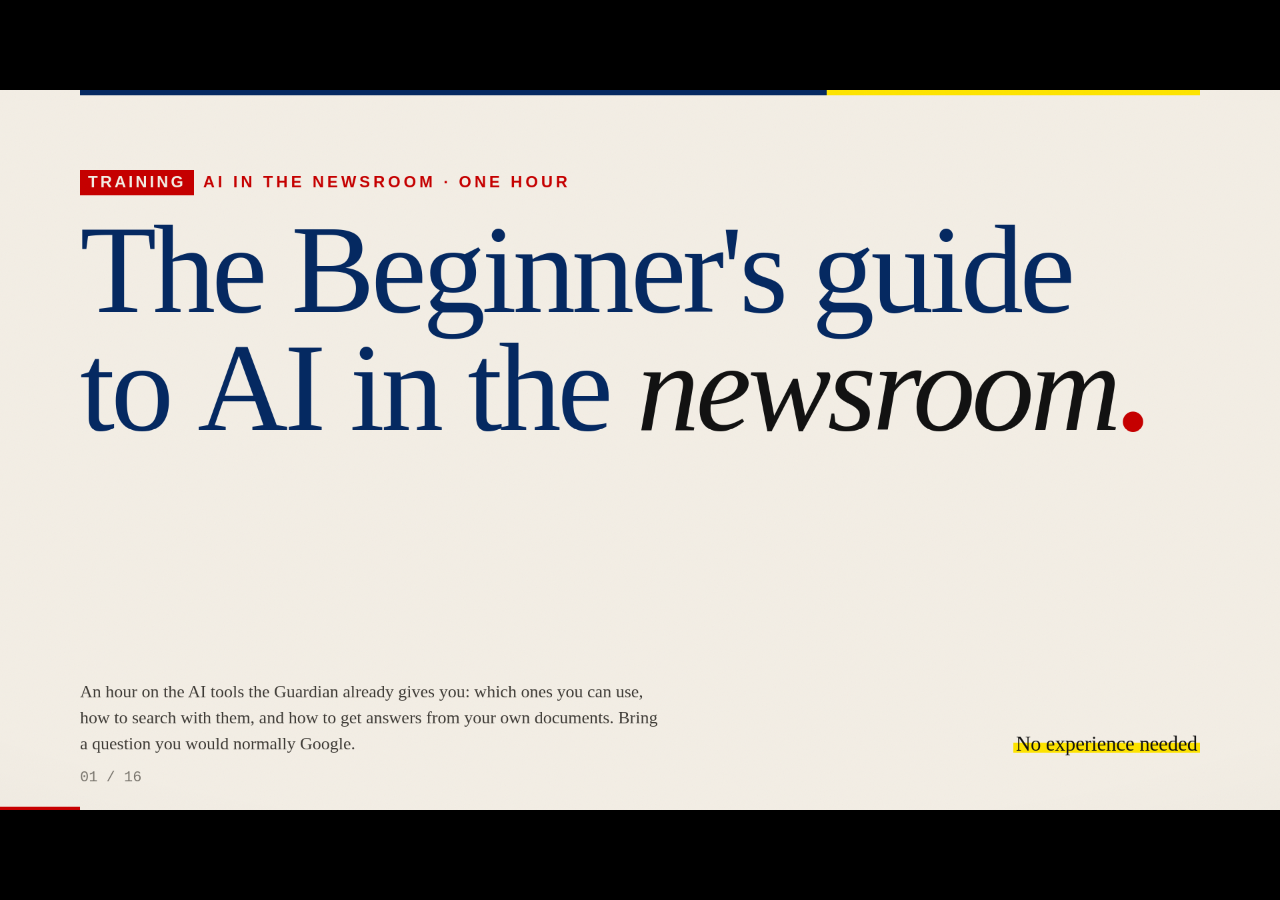
==== deck/index.html @ c304c0a5 "Start the Beginner's guide deck A one-hour session deck on the Guardian deck kit, in deck/: cover, r" ====
<!DOCTYPE html><html lang="en-GB"><head>
<meta charset="UTF-8">
<meta name="viewport" content="width=device-width, initial-scale=1">
<title>The Beginner's guide to AI in the newsroom</title>
<link rel="preconnect" href="https://assets.guim.co.uk" crossorigin>
<link rel="stylesheet" href="styles.css">
</head>
<body>

<!-- ================================================================
     THE BEGINNER'S GUIDE TO AI IN THE NEWSROOM
     A one-hour session: 45 minutes of content, 15 of questions.
     Built from the Guardian deck template, second edition, with the
     vibecoding workshop's components. House rules in CLAUDE.md.

     Driven by hand. Nothing advances itself. Every prompt card copies
     on click (prompt-copy.js), so the prompts you type live come off
     the slide.

     Part three, Gemini Notebook, is an opener only for now.
     ================================================================ -->

<deck-stage width="1920" height="1080">

  <!-- ============================================================
       01 — Cover
       ============================================================ -->
  <section class="slide cover" data-label="Cover">
    <div class="rule-band"></div>

    <div>
      <p class="kicker" data-fx="rise" style="--d:80ms"><span class="group-tag">Training</span>AI in the newsroom · One hour</p>
      <h1 class="wordmark" data-split data-split-base="300" data-split-step="60">The Beginner's guide<br>to AI in the <em>newsroom<span class="q-mark">.</span></em></h1>
    </div>

    <div class="cover-meta-row">
      <p class="cover-framing" data-fx="rise" style="--d:900ms">An hour on the AI tools the Guardian already gives you: which ones you can use, how to search with them, and how to get answers from your own documents. Bring a question you would normally Google.</p>
      <div class="cover-stat-block" data-fx="rise" style="--d:1020ms">
        <p class="cover-note-wrap"><span class="cover-note">No experience needed</span></p>
      </div>
    </div>

    <div class="slide-foot">
      <span class="wm">The Beginner's guide to AI in the newsroom</span>
      <span class="num">01 / NN</span>
    </div>
  </section>

  <!-- ============================================================
       02 — The session
       ============================================================ -->
  <section class="slide case" data-label="The session">
    <div class="rule-band"></div>

    <p class="kicker" data-fx="rise" style="--d:60ms">The session</p>
    <h2 class="slide-title" data-split>Forty-five minutes, then <em>questions</em>.</h2>

    <div class="slide-body">
      <p class="case-lede" data-fx="rise" style="--d:220ms"><strong>The rules first, because they are short. Then most of the hour on the tools themselves.</strong></p>

      <ol class="runsheet">
        <li data-fx="rise" style="--d:300ms">
          <span class="rs-part">Part one</span>
          <span class="rs-time">5 minutes</span>
          <span class="rs-what">The tools you can use, and why it matters which</span>
        </li>
        <li data-fx="rise" style="--d:370ms">
          <span class="rs-part">Part two</span>
          <span class="rs-time">15 minutes</span>
          <span class="rs-what">Searching with AI: four ways to ask a question</span>
        </li>
        <li data-fx="rise" style="--d:440ms">
          <span class="rs-part">Part three</span>
          <span class="rs-time"><mark>25 minutes</mark></span>
          <span class="rs-what">Gemini Notebook: answers from your own documents</span>
        </li>
        <li data-fx="rise" style="--d:510ms">
          <span class="rs-part">Questions</span>
          <span class="rs-time">15 minutes</span>
          <span class="rs-what">Anything you like</span>
        </li>
      </ol>
    </div>

    <div class="slide-foot">
      <span class="wm">The Beginner's guide to AI in the newsroom</span>
      <span class="num">02 / NN</span>
    </div>
  </section>

  <!-- ============================================================
       03 — Part one opener
       ============================================================ -->
  <section class="slide ink section-opener" data-label="Part one">
    <div class="rule-band"></div>
    <span class="chapter-ghost" aria-hidden="true" data-fx="ghost" style="--d:150ms">01</span>

    <div class="chapter-num" data-fx="rise" style="--d:100ms">Part one</div>
    <h1 data-split data-split-base="260" data-split-step="50">The tools you can <em>use.</em></h1>
    <p class="section-dek" data-fx="rise" style="--d:780ms">The Guardian already pays for these, and your work stays inside its agreements. That is not true of the free tools on your phone.</p>

    <div class="slide-foot">
      <span class="wm">The Beginner's guide to AI in the newsroom</span>
      <span class="num">03 / NN</span>
    </div>
  </section>

  <!-- ============================================================
       04 — Three kinds of tool
       ============================================================ -->
  <section class="slide" data-label="Three kinds of tool">
    <div class="rule-band"></div>

    <p class="kicker" data-fx="rise" style="--d:60ms">Part one · What you have</p>
    <h2 class="slide-title" data-split>Three kinds of <em>tool</em>.</h2>
    <p class="slide-subtitle" data-fx="rise" style="--d:240ms">Plus Google Search and YouTube, which anyone can use. Fine for public material, and nothing more.</p>

    <div class="slide-body">
      <div class="aims">
        <div class="aim" data-fx="rise" style="--d:320ms">
          <span class="aim-num">01</span>
          <h3>Inside Google Workspace</h3>
          <p>Gmail, Drive, Docs, Sheets, Meet and Chat, with Gemini built in. Look for the star icon, top right. Same account, same privacy as the app itself.</p>
        </div>
        <div class="aim" data-fx="rise" style="--d:440ms">
          <span class="aim-num">02</span>
          <h3>General AI tools</h3>
          <p>The Gemini app, Gemini Notebook and Gemini in Chrome, all under the Guardian’s Google agreement. ChatGPT Enterprise too, if you are on the list.</p>
        </div>
        <div class="aim" data-fx="rise" style="--d:560ms">
          <span class="aim-num">03</span>
          <h3>Built by the Guardian</h3>
          <p>Ask the Guardian, House, Guardian Angles and our own transcription tools. Where one of these does the job, use it.</p>
        </div>
      </div>
    </div>

    <div class="slide-foot">
      <span class="wm">The Beginner's guide to AI in the newsroom</span>
      <span class="num">04 / NN</span>
    </div>
  </section>

  <!-- ============================================================
       05 — Use the Guardian's account
       ============================================================ -->
  <section class="slide" data-label="The Guardian's account">
    <div class="rule-band"></div>

    <p class="kicker" data-fx="rise" style="--d:60ms">Part one · Why it matters</p>
    <h2 class="slide-title" data-split>Use the Guardian’s <em>account</em>.</h2>
    <p class="slide-subtitle" data-fx="rise" style="--d:220ms">Workspace runs under the Guardian’s agreement with Google, amended to cover Gemini. Your content is not used for training outside the Guardian’s domain, and your conversations are not reviewed outside it.</p>

    <div class="slide-body">
      <div class="duo">
        <div class="duo-side" data-fx="rise" style="--d:340ms">
          <p class="duo-tag">Never</p>
          <h3>A free or personal account</h3>
          <p class="duo-body">Free Claude, personal ChatGPT, Gemini on your own Google account. They sit outside the Guardian’s agreements, and what you paste in may be kept and used for training.</p>
        </div>
        <div class="duo-divider" data-fx="bar-v" style="--d:260ms"></div>
        <div class="duo-side" data-fx="rise" style="--d:500ms">
          <p class="duo-tag">Always</p>
          <h3>Your Guardian account</h3>
          <p class="duo-body">Gemini signed in with your Guardian email. Check the account in the top corner before you paste anything in.</p>
        </div>
      </div>
    </div>

    <div class="slide-foot">
      <span class="wm">The Beginner's guide to AI in the newsroom</span>
      <span class="num">05 / NN</span>
    </div>
  </section>

  <!-- ============================================================
       06 — Four more things
       ============================================================ -->
  <section class="slide slide--rules" data-label="Four more things">
    <div class="rule-band"></div>

    <p class="kicker" data-fx="rise" style="--d:60ms">Part one · The rest of the rules</p>
    <h2 class="slide-title" data-split>Four more things to <em>know</em>.</h2>

    <div class="slide-body">
      <ul class="rules-list">
        <li class="rule-row" data-fx="rise" style="--d:200ms">
          <span class="rule-tag">Rule 01</span>
          <div>
            <h3>No Gemini icon? Do the training</h3>
            <p>Gemini appears once you have done the AI Essentials training and read the GenAI acceptable use policy.</p>
          </div>
        </li>
        <li class="rule-row" data-fx="rise" style="--d:320ms">
          <span class="rule-tag">Rule 02</span>
          <div>
            <h3>If it can’t go in Drive, it can’t go in AI</h3>
            <p>A confidential source or a sensitive document stays out of AI tools, for the same reasons it stays out of email.</p>
          </div>
        </li>
        <li class="rule-row" data-fx="rise" style="--d:440ms">
          <span class="rule-tag">Rule 03</span>
          <div>
            <h3>Take care with people</h3>
            <p>Don’t use AI to form opinions about individuals, or to make decisions about them without the data privacy team. Know where your information came from.</p>
          </div>
        </li>
        <li class="rule-row" data-fx="rise" style="--d:560ms">
          <span class="rule-tag">Rule 04</span>
          <div>
            <h3>New tools need approval</h3>
            <p>Want something that isn’t here? You need budget, then Tech Council approval, before it touches Guardian material.</p>
          </div>
        </li>
      </ul>
    </div>

    <div class="slide-foot">
      <span class="wm">The Beginner's guide to AI in the newsroom</span>
      <span class="num">06 / NN</span>
    </div>
  </section>

  <!-- ============================================================
       07 — Part two opener
       ============================================================ -->
  <section class="slide ink section-opener" data-label="Part two">
    <div class="rule-band"></div>
    <span class="chapter-ghost" aria-hidden="true" data-fx="ghost" style="--d:150ms">02</span>

    <div class="chapter-num" data-fx="rise" style="--d:100ms">Part two</div>
    <h1 data-split data-split-base="260" data-split-step="50">Searching with <em>AI.</em></h1>
    <p class="section-dek" data-fx="rise" style="--d:780ms">Four ways to ask a question. Which one you pick depends on what you start with: a question, a web page or a video.</p>

    <div class="slide-foot">
      <span class="wm">The Beginner's guide to AI in the newsroom</span>
      <span class="num">07 / NN</span>
    </div>
  </section>

  <!-- ============================================================
       08 — Which one when
       ============================================================ -->
  <section class="slide slide--framework" data-label="Which one when">
    <div class="rule-band"></div>

    <p class="kicker" data-fx="rise" style="--d:60ms">Part two · Which one when</p>
    <h2 class="slide-title" data-split>Start from what you <em>have</em>.</h2>

    <div class="slide-body">
      <div class="framework">
        <div class="fw-row" data-fx="rise" style="--d:200ms">
          <div class="fw-what">
            <h3><span class="fw-num">01</span>AI Overviews</h3>
            <p>A quick question you would Google anyway. The answer sits at the top of the results.</p>
          </div>
          <div class="example-bubble" data-fx="spring-up" style="--d:500ms"><p>"What is a section 114 notice?"</p></div>
        </div>
        <div class="fw-row" data-fx="rise" style="--d:330ms">
          <div class="fw-what">
            <h3><span class="fw-num">02</span>AI Mode</h3>
            <p>A question with several parts, and follow-ups. A conversation, not a list of links.</p>
          </div>
          <div class="example-bubble" data-fx="spring-up" style="--d:630ms"><p>"Which councils have issued one since 2018, and why?"</p></div>
        </div>
        <div class="fw-row" data-fx="rise" style="--d:460ms">
          <div class="fw-what">
            <h3><span class="fw-num">03</span>Gemini in Chrome</h3>
            <p>A question about the web page you are reading, or the tabs you have open.</p>
          </div>
          <div class="example-bubble" data-fx="spring-up" style="--d:760ms"><p>"Compare the eligibility rules on these three gov.uk pages."</p></div>
        </div>
        <div class="fw-row" data-fx="rise" style="--d:590ms">
          <div class="fw-what">
            <h3><span class="fw-num">04</span>Gemini in YouTube</h3>
            <p>A question about a long video: what it covers, and where something is said.</p>
          </div>
          <div class="example-bubble" data-fx="spring-up" style="--d:890ms"><p>"When does the minister talk about prisons?"</p></div>
        </div>
      </div>
    </div>

    <div class="slide-foot">
      <span class="wm">The Beginner's guide to AI in the newsroom</span>
      <span class="num">08 / NN</span>
    </div>
  </section>

  <!-- ============================================================
       09 — AI Overviews
       ============================================================ -->
  <section class="slide slide--prompt" data-label="AI Overviews">
    <div class="rule-band"></div>

    <div class="slide-body">
      <div class="isw-frame" data-fx="photo" style="--d:180ms">
        <div class="frame-chrome" aria-hidden="true"><i></i><i></i><i></i></div>
        <img class="isw-img" src="data:image/svg+xml,%3Csvg xmlns='http://www.w3.org/2000/svg' width='800' height='560'%3E%3Crect width='100%25' height='100%25' fill='%23DCD2BF'/%3E%3Ctext x='400' y='290' text-anchor='middle' font-family='Helvetica,Arial,sans-serif' font-size='28' fill='%237a766e'%3EScreenshot to come: an AI Overview on a results page%3C/text%3E%3C/svg%3E" alt="An AI Overview at the top of a Google results page.">
      </div>

      <div class="prompt-col">
        <p class="kicker" data-fx="rise" style="--d:80ms">Part two · 01 · AI Overviews</p>
        <h2 class="slide-title" data-split data-split-base="160">The answer above the <em>links</em>.</h2>
        <p class="slide-subtitle" data-fx="rise" style="--d:340ms">When you search Google, an AI-written summary often appears at the top. That is an AI Overview: good for getting your bearings on a term, a date or a name. You can search with a picture too, using the camera icon in the search box.</p>
        <div class="prompt-box" data-copy data-fx="rise" style="--d:460ms">
          <div class="prompt-head">
            <p class="prompt-label">Type into Google</p>
            <div class="frame-chrome" aria-hidden="true"><i></i><i></i><i></i></div>
          </div>
          <div class="prompt-body">
            <p class="prompt-text"><span class="typed" data-type-delay="1100">What is a section 114 notice?</span><span class="caret"></span></p>
          </div>
        </div>
      </div>
    </div>

    <div class="slide-foot">
      <span class="wm">The Beginner's guide to AI in the newsroom</span>
      <span class="num">09 / NN</span>
    </div>
  </section>

  <!-- ============================================================
       10 — How reliable are AI Overviews
       Figures from the AI working group deck ("True enough?").
       Neutral: the figures and their caveats, no verdict.
       ============================================================ -->
  <section class="slide slide--appendix" data-label="How reliable">
    <div class="rule-band"></div>

    <p class="kicker" data-fx="rise" style="--d:60ms">Part two · How far to trust it</p>
    <h2 class="slide-title" data-split>How reliable are AI <em>Overviews</em>?</h2>

    <div class="slide-body">
      <div class="ax-pair">
        <article class="ax-card" data-fx="rise" style="--d:200ms">
          <p class="ax-card-eyebrow">Right on hard factual questions</p>
          <p class="ax-card-figure" data-count="91" data-count-suffix="%" data-count-delay="500" data-count-dur="900">91%</p>
          <p class="ax-card-body">An independent test of 4,326 questions for the New York Times. Google disputes the test set.</p>
        </article>
        <article class="ax-card" data-fx="rise" style="--d:320ms">
          <p class="ax-card-eyebrow">Of those right answers, not fully backed by their sources</p>
          <p class="ax-card-figure" data-count="56" data-count-suffix="%" data-count-delay="620" data-count-dur="900">56%</p>
          <p class="ax-card-body">The answer was right, but the pages it linked to did not fully show it.</p>
        </article>
      </div>

      <h3 class="ax-frictions-head" data-fx="rise" style="--d:480ms">So use it to get your <em>bearings</em>.</h3>

      <ul class="ax-frictions">
        <li data-fx="rise" style="--d:600ms">
          <div>
            <strong>Fine for orientation</strong>
            <span>A term, a date, a name: things you would check anyway.</span>
          </div>
        </li>
        <li data-fx="rise" style="--d:700ms">
          <div>
            <strong>Not a source</strong>
            <span>Click through to the page it cites before you use anything.</span>
          </div>
        </li>
        <li data-fx="rise" style="--d:800ms">
          <div>
            <strong>Weakest where it matters</strong>
            <span>A Guardian investigation in January 2026 found health overviews giving advice the opposite of expert guidance.</span>
          </div>
        </li>
      </ul>

      <p class="ax-source" data-fx="fade" style="--d:950ms">Oumi for the New York Times, October 2025 and February 2026. A second study, from Washington University in St Louis in May 2026 and not yet peer reviewed, found 89% of 98,000 claims matched the pages cited. The Guardian, 2 January 2026.</p>
    </div>

    <div class="slide-foot">
      <span class="wm">The Beginner's guide to AI in the newsroom</span>
      <span class="num">10 / NN</span>
    </div>
  </section>

  <!-- ============================================================
       11 — AI Mode
       ============================================================ -->
  <section class="slide slide--prompt-solo slide--spread" data-label="AI Mode">
    <div class="rule-band"></div>

    <p class="kicker" data-fx="rise" style="--d:60ms">Part two · 02 · AI Mode</p>
    <h2 class="slide-title" data-split>Ask the whole <em>question</em>.</h2>
    <p class="slide-subtitle" data-fx="rise" style="--d:240ms">AI Mode is a separate tab on Google that answers in a conversation instead of a list of links. Find it on the results page, or go to google.com/aimode. It can read a PDF or a photo you upload, too.</p>

    <div class="slide-body">
      <div class="prompt-box" data-copy data-fx="rise" style="--d:400ms">
        <div class="prompt-head">
          <p class="prompt-label">Try this in AI Mode</p>
          <div class="frame-chrome" aria-hidden="true"><i></i><i></i><i></i></div>
        </div>
        <div class="prompt-body">
          <p class="prompt-text">Which English councils have issued section 114 notices <span class="pin">since 2018, and what reasons did each give?</span> Put it in a table <span class="pin-2">with a link to the source for each one.</span></p>
        </div>
      </div>

      <ol class="annot" data-fx="rise" style="--d:560ms">
        <li>
          <p class="annot-bit">"since 2018, and what reasons did each give?"</p>
          <p class="annot-why"><strong>Ask every part in one go.</strong> AI Mode runs many searches at once, so a question you would have split into five searches becomes one.</p>
        </li>
        <li>
          <p class="annot-bit">"with a link to the source for each one"</p>
          <p class="annot-why"><strong>Ask for the sources and you can check every line.</strong> Then follow up in the same box. It remembers the conversation.</p>
        </li>
      </ol>
    </div>

    <div class="slide-foot">
      <span class="wm">The Beginner's guide to AI in the newsroom</span>
      <span class="num">11 / NN</span>
    </div>
  </section>

  <!-- ============================================================
       12 — Gemini in Chrome
       ============================================================ -->
  <section class="slide slide--choice" data-label="Gemini in Chrome">
    <div class="rule-band"></div>

    <p class="kicker" data-fx="rise" style="--d:60ms">Part two · 03 · Gemini in Chrome</p>
    <h2 class="slide-title" data-split>Ask the page you’re <em>on</em>.</h2>
    <p class="slide-subtitle" data-fx="rise" style="--d:260ms">Gemini in Chrome sits in your browser. It can read the page in front of you, or several open tabs at once, so you don’t have to copy anything out.</p>

    <div class="slide-body">
      <div class="ai-choice">
        <article class="choice-card" data-fx="rise" style="--d:320ms">
          <span class="choice-num">01</span>
          <h3>Open the page</h3>
          <p>In Chrome, signed in with your Guardian account. If the site needs a login, log in first.</p>
        </article>
        <article class="choice-card" data-fx="rise" style="--d:440ms">
          <span class="choice-num">02</span>
          <h3>Click the Gemini icon</h3>
          <p>At the top of Chrome. Or right-click anywhere on the page and choose Ask Gemini.</p>
        </article>
        <article class="choice-card" data-fx="rise" style="--d:560ms">
          <span class="choice-num">03</span>
          <h3>Ask, then check</h3>
          <p>Ask about this page, or name your other tabs. Check the answer against the page itself.</p>
        </article>
      </div>

      <aside class="ai-meta" data-fx="rise" style="--d:820ms">
        <p class="ai-meta-eyebrow">In practice</p>
        <p class="ai-meta-body"><em>Three gov.uk pages open?</em> Ask it to compare the eligibility rules on all three. One answer instead of three careful reads.</p>
      </aside>
    </div>

    <div class="slide-foot">
      <span class="wm">The Beginner's guide to AI in the newsroom</span>
      <span class="num">12 / NN</span>
    </div>
  </section>

  <!-- ============================================================
       13 — Gemini in YouTube
       ============================================================ -->
  <section class="slide slide--ql" data-label="Gemini in YouTube">
    <div class="rule-band"></div>

    <p class="kicker" data-fx="rise" style="--d:60ms">Part two · 04 · Gemini in YouTube</p>
    <h2 class="slide-title" data-split>Ask a video a <em>question</em>.</h2>

    <div class="slide-body">
      <div class="ql-frame" data-fx="photo" style="--d:200ms">
        <img class="ql-img" src="data:image/svg+xml,%3Csvg xmlns='http://www.w3.org/2000/svg' width='800' height='560'%3E%3Crect width='100%25' height='100%25' fill='%23DCD2BF'/%3E%3Ctext x='400' y='290' text-anchor='middle' font-family='Helvetica,Arial,sans-serif' font-size='28' fill='%237a766e'%3EScreenshot to come: the Ask button under a YouTube video%3C/text%3E%3C/svg%3E" alt="The Ask button under a YouTube video.">
      </div>
      <div class="ql-points">
        <div class="ql-point" data-fx="rise" style="--d:480ms">
          <span class="point-num">01</span>
          <h3>What does it cover?</h3>
          <p>Click Ask under the video and ask for a summary with timestamps. You know in a minute whether a two-hour hearing is worth watching.</p>
        </div>
        <div class="ql-point" data-fx="rise" style="--d:620ms">
          <span class="point-num">02</span>
          <h3>Where is it said?</h3>
          <p>Ask when the minister talks about prisons. Click the timestamp and listen to the exact words before you quote them.</p>
        </div>
        <div class="ql-point" data-fx="rise" style="--d:760ms">
          <span class="point-num">03</span>
          <h3>No Ask button?</h3>
          <p>It shows on some videos and not others. Paste the link into the Gemini app and ask there instead.</p>
        </div>
      </div>
    </div>

    <div class="slide-foot">
      <span class="wm">The Beginner's guide to AI in the newsroom</span>
      <span class="num">13 / NN</span>
    </div>
  </section>

  <!-- ============================================================
       14 — Check everything
       ============================================================ -->
  <section class="slide ink slide--research" data-label="Check everything">
    <div class="rule-band"></div>

    <p class="research-eyebrow" data-fx="rise" style="--d:80ms">One rule for all four</p>
    <p class="research-quote" data-split data-split-base="220" data-split-step="26"><span class="research-mark no-split" data-fx="fade" style="--d:120ms">“</span>Treat every answer as a lead, not a fact, and <em>click through</em> before you use it.</p>
    <p class="research-sub" data-fx="rise" style="--d:1300ms">Quotes against the recording · figures against the document · everything else against the page it came from</p>

    <div class="slide-foot">
      <span class="wm">The Beginner's guide to AI in the newsroom</span>
      <span class="num">14 / NN</span>
    </div>
  </section>

  <!-- ============================================================
       15 — Part three opener. Gemini Notebook: to come.
       ============================================================ -->
  <section class="slide ink section-opener" data-label="Part three">
    <div class="rule-band"></div>
    <span class="chapter-ghost" aria-hidden="true" data-fx="ghost" style="--d:150ms">03</span>

    <div class="chapter-num" data-fx="rise" style="--d:100ms">Part three</div>
    <h1 data-split data-split-base="260" data-split-step="50">Gemini <em>Notebook.</em></h1>
    <p class="section-dek" data-fx="rise" style="--d:780ms">Answers that come only from the documents you give it, with the page for every one.</p>

    <div class="slide-foot">
      <span class="wm">The Beginner's guide to AI in the newsroom</span>
      <span class="num">15 / NN</span>
    </div>
  </section>

  <!-- ============================================================
       16 — Questions
       ============================================================ -->
  <section class="slide ink slide--research slide--thanks" data-label="Questions">
    <div class="rule-band"></div>

    <p class="research-eyebrow" data-fx="rise" style="--d:80ms">That's the 45 minutes</p>
    <p class="research-quote" data-split data-split-base="220" data-split-step="26"><em>Questions?</em></p>
    <p class="research-sub" data-fx="rise" style="--d:900ms">Every prompt in this deck copies when you click it. Take them with you.</p>

    <div class="slide-foot">
      <span class="wm">The Beginner's guide to AI in the newsroom</span>
      <span class="num">16 / NN</span>
    </div>
  </section>

</deck-stage>

<script src="deck-stage.js"></script>
<script src="prompt-copy.js"></script>
<script src="motion.js"></script>
<script src="grid-overlay.js"></script>

</body></html>
---- deck/styles.css ----
/* Advanced AI training — Board and Trust
   "Newsroom dataroom" design system, second edition.
   One source of truth: tokens, materiality, chrome, motion and every
   slide component live here. index.html carries markup only;
   motion.js drives the choreography. */

/* ============================================================
   1 · Fonts — the real Guardian cuts, including true italics.
   (The first edition synthesised its italics; these are the
   drawn ones from the Guardian CDN.)
   ============================================================ */
@font-face {
  font-family: 'GH Guardian Headline';
  src: url('https://assets.guim.co.uk/static/frontend/fonts/guardian-headline/noalts-not-hinted/GHGuardianHeadline-Medium.woff2') format('woff2');
  font-weight: 500; font-style: normal; font-display: swap;
}
@font-face {
  font-family: 'GH Guardian Headline';
  src: url('https://assets.guim.co.uk/static/frontend/fonts/guardian-headline/noalts-not-hinted/GHGuardianHeadline-MediumItalic.woff2') format('woff2');
  font-weight: 500; font-style: italic; font-display: swap;
}
@font-face {
  font-family: 'GH Guardian Headline';
  src: url('https://assets.guim.co.uk/static/frontend/fonts/guardian-headline/noalts-not-hinted/GHGuardianHeadline-Bold.woff2') format('woff2');
  font-weight: 700; font-style: normal; font-display: swap;
}
@font-face {
  font-family: 'GH Guardian Headline';
  src: url('https://assets.guim.co.uk/static/frontend/fonts/guardian-headline/noalts-not-hinted/GHGuardianHeadline-Black.woff2') format('woff2');
  font-weight: 900; font-style: normal; font-display: swap;
}
@font-face {
  font-family: 'GuardianTextEgyptian';
  src: url('https://assets.guim.co.uk/static/frontend/fonts/guardian-textegyptian/noalts-not-hinted/GuardianTextEgyptian-Regular.woff2') format('woff2');
  font-weight: 400; font-style: normal; font-display: swap;
}
@font-face {
  font-family: 'GuardianTextEgyptian';
  src: url('https://assets.guim.co.uk/static/frontend/fonts/guardian-textegyptian/noalts-not-hinted/GuardianTextEgyptian-RegularItalic.woff2') format('woff2');
  font-weight: 400; font-style: italic; font-display: swap;
}
@font-face {
  font-family: 'GuardianTextEgyptian';
  src: url('https://assets.guim.co.uk/static/frontend/fonts/guardian-textegyptian/noalts-not-hinted/GuardianTextEgyptian-Bold.woff2') format('woff2');
  font-weight: 700; font-style: normal; font-display: swap;
}
@font-face {
  font-family: 'GuardianTextSans';
  src: url('https://assets.guim.co.uk/static/frontend/fonts/guardian-textsans/noalts-not-hinted/GuardianTextSans-Regular.woff2') format('woff2');
  font-weight: 400; font-style: normal; font-display: swap;
}
@font-face {
  font-family: 'GuardianTextSans';
  src: url('https://assets.guim.co.uk/static/frontend/fonts/guardian-textsans/noalts-not-hinted/GuardianTextSans-Bold.woff2') format('woff2');
  font-weight: 700; font-style: normal; font-display: swap;
}

/* ============================================================
   2 · Tokens
   ============================================================ */
:root {
  --paper: #F4EFE6;
  --paper-deep: #E8DFD0;
  --paper-bright: #FBF8F1;
  --paper-rule: #D0C4AE;
  --ink: #121212;
  --ink-soft: #3d3a35;
  --ink-mute: #7a766e;
  --guardian-blue: #052962;
  --guardian-blue-soft: #4a6fa5;
  --guardian-yellow: #FFE500;
  --news-red: #C70000;
  --eco-green: #22874d;
  --display: 'GH Guardian Headline', Georgia, 'Times New Roman', serif;
  --body: 'GuardianTextEgyptian', Georgia, 'Times New Roman', serif;
  --ui: 'GuardianTextSans', 'Helvetica Neue', Helvetica, Arial, sans-serif;
  --mono: 'Menlo', 'SF Mono', 'Courier New', monospace;

  /* Müller-Brockmann grid — one source of truth for the 1920×1080
     canvas. The chrome margins, the card gutters and the grid-overlay
     instrument all read these, so content and grid can never drift.
     12 columns inside 120px margins on a 12px baseline; a 24px gutter
     lands a 3-up row exactly on 4 + 4 + 4 columns. */
  --grid-margin: 120px;
  --grid-top: 100px;
  --grid-bottom: 80px;
  --grid-cols: 12;
  --grid-gutter: 24px;
  --grid-baseline: 12px;

  /* Motion */
  --ease-out: cubic-bezier(0.16, 1, 0.3, 1);          /* expo-out: lands softly */
  --ease-in-out: cubic-bezier(0.77, 0, 0.18, 1);      /* bars and draws */
  --spring: cubic-bezier(0.34, 1.4, 0.64, 1);         /* fallback spring */

  /* Light */
  --shadow-card: 0 1px 0 rgba(255,255,255,0.55) inset,
                 0 1px 2px rgba(18,18,18,0.05),
                 0 22px 44px -28px rgba(18,18,18,0.38);
  --shadow-frame: 0 2px 6px rgba(18,18,18,0.08),
                  0 36px 80px -36px rgba(18,18,18,0.45);
  --hairline: rgba(18,18,18,0.08);

  /* Paper-fibre grain (SVG turbulence, tiled) */
  --grain: url("data:image/svg+xml,%3Csvg xmlns='http://www.w3.org/2000/svg' width='280' height='280'%3E%3Cfilter id='n'%3E%3CfeTurbulence type='fractalNoise' baseFrequency='0.85' numOctaves='2' stitchTiles='stitch'/%3E%3C/filter%3E%3Crect width='100%25' height='100%25' filter='url(%23n)'/%3E%3C/svg%3E");
}

/* A real spring where the browser supports linear() easing */
@supports (animation-timing-function: linear(0, 1)) {
  :root {
    --spring: linear(
      0, 0.062 2.5%, 0.226 5.4%, 0.431 8.4%, 0.642 11.5%, 0.811 14.4%,
      0.937 17.3%, 1.027 20.3%, 1.077 23%, 1.1 25.8%, 1.104 28.9%,
      1.084 33.8%, 1.041 41%, 1.011 48.3%, 0.997 55.6%, 0.994 63.5%,
      1 81.1%, 1
    );
  }
}

* { box-sizing: border-box; }

html, body { margin: 0; padding: 0; background: #000; }
body {
  font-family: var(--body);
  color: var(--ink);
  -webkit-font-smoothing: antialiased;
  text-rendering: optimizeLegibility;
}

deck-stage { background: #000; }

/* ============================================================
   3 · Slide frame and materiality
   ============================================================ */
.slide {
  width: 1920px; height: 1080px;
  background: var(--paper);
  color: var(--ink);
  font-family: var(--body);
  padding: var(--grid-top) var(--grid-margin) var(--grid-bottom);
  display: flex;
  flex-direction: column;
  position: relative;
  /* Soft cross-fade between slides; the stage flips visibility */
  transition: opacity 360ms var(--ease-out), visibility 0s linear 360ms;
}
.slide[data-deck-active] {
  transition: opacity 420ms var(--ease-out), visibility 0s linear 0s;
}

/* Press vignette — barely-there depth at the slide edges */
.slide::before {
  content: '';
  position: absolute; inset: 0;
  background: radial-gradient(140% 110% at 50% 38%,
              transparent 58%, rgba(18,18,18,0.055) 100%);
  pointer-events: none;
  z-index: 60;
}
/* Paper-fibre grain over everything, including images */
.slide::after {
  content: '';
  position: absolute; inset: 0;
  background-image: var(--grain);
  background-size: 280px 280px;
  opacity: 0.05;
  mix-blend-mode: multiply;
  pointer-events: none;
  z-index: 61;
}

.slide.ink {
  background: radial-gradient(120% 95% at 28% 18%,
              #1c1c1a 0%, var(--ink) 52%, #0b0b0a 100%);
  color: var(--paper);
}
.slide.ink::before {
  background: radial-gradient(140% 110% at 50% 40%,
              transparent 55%, rgba(0,0,0,0.5) 100%);
}
.slide.ink::after {
  mix-blend-mode: screen;
  opacity: 0.045;
}

/* ============================================================
   4 · Chrome — rule band, kicker, footer, progress
   ============================================================ */
.rule-band {
  position: absolute;
  top: 0; left: var(--grid-margin); right: var(--grid-margin);
  display: grid;
  grid-template-columns: 2fr 1fr;
  height: 8px;
  z-index: 2;
}
.rule-band::before { content: ''; background: var(--guardian-blue); }
.rule-band::after  { content: ''; background: var(--guardian-yellow); }
.slide.ink .rule-band::before { background: var(--paper); }

.kicker {
  font-family: var(--ui);
  font-weight: 700;
  font-size: 24px;
  letter-spacing: 0.2em;
  text-transform: uppercase;
  color: var(--news-red);
  margin: 0 0 24px;
}
.slide.ink .kicker { color: var(--guardian-yellow); }

.slide-foot {
  position: absolute;
  bottom: 36px; left: var(--grid-margin); right: var(--grid-margin);
  display: flex;
  justify-content: space-between;
  align-items: baseline;
  font-family: var(--ui);
  font-size: 22px;
  letter-spacing: 0.12em;
  text-transform: uppercase;
  color: var(--ink-mute);
  border-top: 1px solid var(--paper-rule);
  padding-top: 18px;
  z-index: 3;
}
.slide.ink .slide-foot {
  color: rgba(244,239,230,0.55);
  border-top-color: rgba(244,239,230,0.18);
}
.slide-foot .wm { font-weight: 700; letter-spacing: 0.2em; }
.slide-foot .num { font-family: var(--mono); letter-spacing: 0; font-variant-numeric: tabular-nums; }
/* Watermark shows only on the section openers; folio everywhere */
.slide:not(.section-opener) .slide-foot .wm { display: none; }

/* Progress — a quiet red seam along the foot of every slide,
   filled to the deck position by motion.js via --prog */
.deck-progress {
  position: absolute;
  left: 0; right: 0; bottom: 0;
  height: 5px;
  z-index: 62;
  pointer-events: none;
}
.deck-progress i {
  display: block;
  height: 100%;
  width: calc(var(--prog, 0) * 100%);
  background: var(--news-red);
  transition: width 800ms var(--ease-in-out);
}
.slide.ink .deck-progress i { background: var(--guardian-yellow); }

/* ============================================================
   5 · Motion system
   The engine adds .fx-armed to <deck-stage> (so nothing hides if
   JS never runs) and toggles .fx-play on the active slide.
   Each element opts in with data-fx and an inline --d delay.
   ============================================================ */
.fx-armed [data-fx] { opacity: 0; }

.fx-play [data-fx] {
  animation-delay: var(--d, 0ms);
  animation-fill-mode: both;
}
.fx-play [data-fx="rise"]      { animation-name: fxRise;     animation-duration: 680ms; animation-timing-function: var(--ease-out); }
.fx-play [data-fx="fade"]      { animation-name: fxFade;     animation-duration: 620ms; animation-timing-function: ease; }
.fx-play [data-fx="pop"]       { animation-name: fxPop;      animation-duration: 620ms; animation-timing-function: var(--spring); }
.fx-play [data-fx="spring-up"] { animation-name: fxSpringUp; animation-duration: 760ms; animation-timing-function: var(--spring); }
.fx-play [data-fx="photo"]     { animation-name: fxFade;     animation-duration: 1100ms; animation-timing-function: ease; }
.fx-play [data-fx="ghost"]     { animation-name: fxGhost;    animation-duration: 1300ms; animation-timing-function: var(--ease-out); }
.fx-play [data-fx="bar"]       { animation-name: fxBar;      animation-duration: 640ms; animation-timing-function: var(--ease-in-out); transform-origin: left center; }
.fx-play [data-fx="bar-v"]     { animation-name: fxBarV;     animation-duration: 700ms; animation-timing-function: var(--ease-in-out); transform-origin: center top; }

/* Photographic dissolve — the frame fades in while the image
   settles from a barely-there over-zoom, like a print developing */
[data-fx="photo"] { overflow: hidden; }
[data-fx="photo"] img { display: block; }
.fx-play [data-fx="photo"] img {
  animation: fxSettle 1600ms var(--ease-out) var(--d, 0ms) both;
}

@keyframes fxRise     { from { opacity: 0; transform: translateY(22px); } to { opacity: 1; transform: none; } }
@keyframes fxFade     { from { opacity: 0; } to { opacity: 1; } }
@keyframes fxPop      { from { opacity: 0; transform: scale(0.55); } to { opacity: 1; transform: scale(1); } }
@keyframes fxSpringUp { from { opacity: 0; transform: translateY(26px) scale(0.96); } to { opacity: 1; transform: none; } }
@keyframes fxGhost    { from { opacity: 0; transform: translateX(46px); } to { opacity: 1; transform: none; } }
@keyframes fxBar      { from { opacity: 1; transform: scaleX(0); } to { opacity: 1; transform: scaleX(1); } }
@keyframes fxBarV     { from { opacity: 1; transform: scaleY(0); } to { opacity: 1; transform: scaleY(1); } }
@keyframes fxSettle   { from { transform: scale(1.04); } to { transform: scale(1); } }

/* Masked word reveal — motion.js wraps each word of a [data-split]
   element in .w/.wi and staggers --wd across them. The padding /
   negative-margin pairs widen each mask window so ascenders,
   descenders and italic overhangs never clip at rest. */
.w {
  display: inline-block;
  overflow: hidden;
  vertical-align: top;
  padding: 0.18em 0.11em 0.24em 0.03em;
  margin: -0.18em -0.11em -0.24em -0.03em;
}
.w .wi { display: inline-block; }
.fx-armed .w .wi { transform: translateY(135%); }
.fx-play .w .wi {
  animation: fxWordUp 820ms var(--ease-out) var(--wd, 0ms) both;
}
@keyframes fxWordUp { from { transform: translateY(135%); } to { transform: none; } }

/* The cover's red full stop lands on a spring, a beat late */
.fx-play .q-mark .wi {
  animation-timing-function: var(--spring);
  animation-duration: 900ms;
  animation-delay: calc(var(--wd, 0ms) + 240ms);
}

/* Rule band draws across on the cover and section openers only */
.cover.fx-play .rule-band,
.section-opener.fx-play .rule-band {
  animation: fxBar 600ms var(--ease-in-out) both;
  transform-origin: left center;
}

/* ============================================================
   6 · Typography
   ============================================================ */
.slide-title {
  font-family: var(--display);
  font-weight: 500;
  font-size: 84px;
  line-height: 0.98;
  letter-spacing: -0.02em;
  margin: 0 0 52px;
  color: var(--ink);
  max-width: 26ch;
  text-wrap: balance;
}
.slide.ink .slide-title { color: var(--paper); }
.slide-title em {
  color: var(--news-red);
  font-style: italic;
  font-weight: 500;
}

.slide-subtitle {
  font-family: var(--body);
  font-size: 34px;
  line-height: 1.4;
  color: var(--ink-soft);
  margin: 0 0 52px;
  max-width: 60ch;
}
.slide.ink .slide-subtitle { color: rgba(244,239,230,0.82); }

/* ============================================================
   7 · Cover
   ============================================================ */
.cover {
  padding: 120px 120px 80px;
  justify-content: space-between;
}
.cover .wordmark {
  font-family: var(--display);
  font-weight: 500;
  font-size: 188px;
  line-height: 0.94;
  letter-spacing: -0.03em;
  color: var(--guardian-blue);
  margin: 0;
}
.cover .wordmark em {
  font-style: italic;
  font-weight: 500;
  color: var(--ink);
}
.cover .wordmark .q-mark { color: var(--news-red); font-style: normal; font-weight: 700; }
.cover .kicker .group-tag {
  display: inline-block;
  background: var(--news-red);
  color: var(--paper);
  padding: 4px 12px 6px;
  margin-right: 14px;
  letter-spacing: 0.16em;
}
.cover-meta-row {
  display: grid;
  grid-template-columns: 1.5fr 1fr;
  gap: 80px;
  align-items: end;
}
.cover-framing {
  font-family: var(--body);
  font-weight: 400;
  font-size: 26px;
  line-height: 1.5;
  color: var(--ink-soft);
  letter-spacing: 0;
  max-width: 880px;
  margin: 0;
}
.cover-stat-block { text-align: right; }
.cover-stat-block .stat-line {
  font-family: var(--mono);
  font-size: 24px;
  letter-spacing: 0.06em;
  text-transform: uppercase;
  color: var(--ink-mute);
  margin: 0;
}
.cover-stat-block .stat-line strong {
  display: block;
  font-family: var(--body);
  font-weight: 400;
  font-size: 30px;
  line-height: 1.05;
  letter-spacing: 0;
  text-transform: none;
  color: var(--ink-soft);
  margin-top: 4px;
}
.cover .slide-foot { border-top: none; padding-top: 0; }

/* ============================================================
   8 · Section openers — ink, ghost numeral, yellow underline
   ============================================================ */
.section-opener {
  justify-content: center;
  padding: 0 120px;
}
.section-opener .chapter-num,
.section-opener .section-kicker,
.section-opener h1,
.section-opener .section-dek { position: relative; z-index: 1; }
.section-opener .chapter-ghost {
  position: absolute;
  right: 48px; bottom: -36px;
  z-index: 0;
  font-family: var(--display);
  font-weight: 900;
  font-size: 640px;
  line-height: 1;
  letter-spacing: -0.05em;
  color: transparent;
  -webkit-text-stroke: 2px rgba(244,239,230,0.085);
  pointer-events: none;
  user-select: none;
}
.section-opener .chapter-num {
  font-family: var(--mono);
  font-size: 26px;
  letter-spacing: 0.2em;
  color: var(--guardian-yellow);
  margin-bottom: 40px;
  text-transform: uppercase;
}
.section-opener .section-kicker {
  font-family: var(--ui);
  font-weight: 700;
  font-size: 28px;
  letter-spacing: 0.24em;
  color: rgba(244,239,230,0.55);
  margin: 0 0 28px;
  text-transform: uppercase;
}
.section-opener h1 {
  font-family: var(--display);
  font-weight: 500;
  font-size: 180px;
  line-height: 0.92;
  letter-spacing: -0.025em;
  color: var(--paper);
  margin: 0 0 40px;
  max-width: 18ch;
}
.section-opener h1 em {
  font-style: italic;
  font-weight: 500;
  color: var(--guardian-yellow);
  position: relative;
}
/* Yellow stroke draws under the italic word once it has landed */
.section-opener h1 em::after {
  content: '';
  position: absolute;
  left: 0.04em; right: 0.12em; bottom: -0.02em;
  height: 0.042em;
  background: var(--guardian-yellow);
  transform: scaleX(0);
  transform-origin: left center;
}
.section-opener.fx-play h1 em::after {
  animation: fxBar 700ms var(--ease-in-out) 1050ms both;
}
.section-opener .section-dek {
  font-family: var(--body);
  font-size: 34px;
  line-height: 1.4;
  color: rgba(244,239,230,0.82);
  max-width: 48ch;
}

/* ============================================================
   9 · Generic body + aims card system
   ============================================================ */
.slide-body {
  flex: 1;
  min-height: 0;
  display: flex;
  flex-direction: column;
  justify-content: center;
}

.aims {
  display: grid;
  grid-template-columns: repeat(3, 1fr);
  gap: var(--grid-gutter);   /* 3 cards land exactly on 4 + 4 + 4 columns */
}
.aim {
  padding: 40px 36px;
  background: var(--paper-deep);
  border: 1px solid var(--hairline);
  border-top: 6px solid var(--guardian-blue);
  box-shadow: var(--shadow-card);
  display: flex;
  flex-direction: column;
  gap: 20px;
  min-height: 300px;
}
.aim:nth-child(2) { border-top-color: var(--news-red); }
.aim:nth-child(3) { border-top-color: var(--eco-green); }
.aim:nth-child(4) { border-top-color: var(--ink); }
.aim .aim-num {
  font-family: var(--mono);
  font-size: 24px;
  letter-spacing: 0.12em;
  color: var(--ink-mute);
  text-transform: uppercase;
}
.aim h3 {
  font-family: var(--display);
  font-weight: 500;
  font-size: 52px;
  line-height: 1.05;
  letter-spacing: -0.01em;
  color: var(--ink);
  margin: 0;
}
.aim p {
  font-family: var(--body);
  font-size: 26px;
  line-height: 1.45;
  color: var(--ink-soft);
  margin: 0;
}
.aim p strong { color: var(--ink); font-weight: 700; }

/* In-card image — sits at the bottom of an .aim (Beyond chat) */
.aim-image { margin-top: auto; display: block; }
.aim-image img { display: block; width: 100%; height: auto; object-fit: contain; }

/* Numbered point — shared by the open text blocks on the quantum
   leap and magpie slides: top rule, mono index, serif heading */
.point-num {
  display: block;
  font-family: var(--mono);
  font-size: 22px;
  letter-spacing: 0.12em;
  color: var(--guardian-blue);
  margin: 0 0 12px;
}

/* The mentor & the manager — a diptych split by a drawn hairline */
.duo {
  display: grid;
  grid-template-columns: 1fr 1px 1fr;
  column-gap: 84px;
  align-items: start;
}
.duo-divider { width: 1px; align-self: stretch; background: var(--paper-rule); }
.duo-tag {
  font-family: var(--ui);
  font-weight: 700;
  font-size: 22px;
  letter-spacing: 0.18em;
  text-transform: uppercase;
  color: var(--guardian-blue);
  margin: 0 0 24px;
}
.duo-side:last-child .duo-tag { color: var(--news-red); }
.duo-side h3 {
  font-family: var(--display);
  font-weight: 500;
  font-size: 64px;
  line-height: 1.02;
  letter-spacing: -0.015em;
  color: var(--ink);
  margin: 0 0 26px;
}
.duo-body {
  font-family: var(--body);
  font-size: 28px;
  line-height: 1.55;
  color: var(--ink-soft);
  margin: 0;
}

/* Irreplaceable expertise — the conversation rail: each component
   of a good prompt on the left, answered by the example you'd
   actually type as a speech bubble on the right */
.slide--framework .slide-title { font-size: 52px; margin-bottom: 18px; }
.framework { flex: 1; display: flex; flex-direction: column; justify-content: center; }
.fw-row {
  display: grid;
  grid-template-columns: 1fr 1.15fr;
  column-gap: 84px;
  align-items: center;
  padding: 21px 0;
  border-top: 1px solid var(--paper-rule);
}
.fw-row:first-child { border-top: 2px solid var(--ink); }
.fw-what h3 {
  display: flex;
  align-items: baseline;
  gap: 18px;
  font-family: var(--display);
  font-weight: 500;
  font-size: 30px;
  line-height: 1.06;
  letter-spacing: -0.01em;
  color: var(--ink);
  margin: 0 0 8px;
}
.fw-num {
  font-family: var(--mono);
  font-size: 20px;
  letter-spacing: 0.08em;
  color: var(--guardian-blue);
}
.fw-row:nth-child(2) .fw-num { color: var(--news-red); }
.fw-row:nth-child(3) .fw-num { color: var(--eco-green); }
.fw-row:nth-child(4) .fw-num { color: var(--ink); }
.fw-what p {
  font-family: var(--body);
  font-size: 20px;
  line-height: 1.4;
  color: var(--ink-soft);
  margin: 0;
}

.example-bubble {
  position: relative;
  background: var(--paper-bright);
  border: 1px solid var(--hairline);
  border-radius: 16px;
  padding: 16px 24px 17px;
  box-shadow: 0 8px 22px -10px rgba(18,18,18,0.18);
}
/* Tail points left, back at the component it answers */
.example-bubble::after {
  content: '';
  position: absolute;
  left: -15px;
  top: calc(50% - 9px);
  width: 0; height: 0;
  border-top: 9px solid transparent;
  border-bottom: 9px solid transparent;
  border-right: 15px solid var(--paper-bright);
}
.example-bubble p {
  font-family: var(--body);
  font-style: italic;
  font-size: 20px;
  line-height: 1.38;
  color: var(--ink-soft);
  margin: 0;
}

/* The magpie habit — picture-led triptych: framed photograph,
   then an open numbered text block beneath */
.magpie {
  display: grid;
  grid-template-columns: repeat(3, 1fr);
  gap: var(--grid-gutter);   /* same 4 + 4 + 4 column rhythm as .aims */
}
.magpie-photo { box-shadow: var(--shadow-frame); }
.magpie-photo img {
  width: 100%;
  height: 296px;
  object-fit: cover;
  object-position: center;
}
.magpie-text {
  margin-top: 30px;
  border-top: 2px solid var(--ink);
  padding-top: 16px;
}
.magpie-col:nth-child(2) .point-num { color: var(--news-red); }
.magpie-col:nth-child(3) .point-num { color: var(--eco-green); }
.magpie-text h3 {
  font-family: var(--display);
  font-weight: 500;
  font-size: 38px;
  line-height: 1.05;
  letter-spacing: -0.01em;
  color: var(--ink);
  margin: 0 0 12px;
}
.magpie-text p {
  font-family: var(--body);
  font-size: 22px;
  line-height: 1.42;
  color: var(--ink-soft);
  margin: 0;
}

/* ============================================================
   10 · Agenda — editorial contents page
   ============================================================ */
.slide--agenda .slide-body {
  display: grid;
  grid-template-columns: 1fr 1fr;
  grid-template-rows: 1fr 1fr;
  gap: 36px 80px;
}
.agenda-item { border-top: 2px solid var(--ink); padding-top: 22px; min-height: 0; }
.agenda-num {
  display: block;
  font-family: var(--mono);
  font-size: 22px;
  letter-spacing: 0.08em;
  color: var(--news-red);
  margin: 0 0 14px;
}
.agenda-item h3 {
  font-family: var(--display);
  font-weight: 500;
  font-size: 38px;
  line-height: 1.08;
  letter-spacing: -0.01em;
  color: var(--ink);
  margin: 0 0 12px;
}
.agenda-item p {
  font-family: var(--body);
  font-size: 23px;
  line-height: 1.42;
  color: var(--ink-soft);
  max-width: 44ch;
  margin: 0;
}

/* ============================================================
   11 · Four key rules — the rulebook ledger. Full-width rows
   under hairlines, like the editorial code these quote.
   ============================================================ */
.slide--rules .slide-title { margin-bottom: 28px; }
.rules-list {
  flex: 1;
  list-style: none;
  margin: 0;
  padding: 0;
  display: flex;
  flex-direction: column;
  justify-content: center;
}
.rule-row {
  display: grid;
  grid-template-columns: 200px 1fr;
  column-gap: 48px;
  padding: 24px 0;
  border-top: 1px solid var(--paper-rule);
}
.rule-row:first-child { border-top: 2px solid var(--ink); }
.rule-tag {
  font-family: var(--mono);
  font-size: 21px;
  letter-spacing: 0.12em;
  text-transform: uppercase;
  color: var(--news-red);
  padding-top: 8px;
}
.rule-row h3 {
  font-family: var(--display);
  font-weight: 500;
  font-size: 31px;
  line-height: 1.06;
  letter-spacing: -0.01em;
  color: var(--ink);
  margin: 0 0 8px;
}
.rule-row p {
  font-family: var(--body);
  font-size: 20px;
  line-height: 1.42;
  color: var(--ink-soft);
  margin: 0;
}

/* ============================================================
   12 · AI choice — three step cards + practice panel
   ============================================================ */
.slide--choice .slide-title { font-size: 56px; margin-bottom: 18px; max-width: none; }
.slide--choice .slide-subtitle { font-size: 26px; margin-bottom: 36px; max-width: 80ch; }
.slide--choice .slide-body { display: flex; flex-direction: column; justify-content: center; gap: 40px; }
.ai-choice { display: grid; grid-template-columns: 1fr 1fr 1fr; gap: 64px; }
.choice-card {
  background: var(--paper-deep);
  border: 1px solid var(--hairline);
  border-top: 6px solid var(--guardian-blue);
  box-shadow: var(--shadow-card);
  padding: 32px 36px 36px;
  display: flex;
  flex-direction: column;
  justify-content: center;
  gap: 16px;
  position: relative;
  min-width: 0;
}
.choice-card:nth-child(2) { border-top-color: var(--news-red); }
.choice-card:nth-child(3) { border-top-color: var(--eco-green); }
.choice-card:not(:last-child)::after {
  content: '\2192';
  position: absolute;
  right: -48px; top: 50%;
  transform: translateY(-50%);
  font-family: var(--display);
  font-weight: 700;
  font-size: 48px;
  color: var(--ink-mute);
  line-height: 1;
}
.fx-armed .choice-card:not(:last-child)::after { opacity: 0; }
.fx-play .choice-card:not(:last-child)::after { animation: fxFade 500ms ease 920ms both; }
.choice-num {
  font-family: var(--display);
  font-weight: 900;
  font-size: 88px;
  line-height: 0.9;
  letter-spacing: -0.03em;
  color: var(--guardian-blue);
  margin-bottom: 4px;
}
.choice-card:nth-child(2) .choice-num { color: var(--news-red); }
.choice-card:nth-child(3) .choice-num { color: var(--eco-green); }
.choice-card h3 {
  font-family: var(--display);
  font-weight: 500;
  font-size: 36px;
  line-height: 1.1;
  letter-spacing: -0.01em;
  color: var(--ink);
  margin: 0;
}
.choice-card p {
  font-family: var(--body);
  font-size: 22px;
  line-height: 1.45;
  color: var(--ink-soft);
  margin: 0;
}
.ai-meta {
  background: var(--paper-deep);
  border: 1px solid var(--hairline);
  border-left: 4px solid var(--guardian-blue);
  box-shadow: var(--shadow-card);
  padding: 24px 36px 26px;
  display: flex;
  flex-direction: column;
  gap: 8px;
}
.ai-meta-eyebrow {
  font-family: var(--ui);
  font-weight: 700;
  font-size: 20px;
  letter-spacing: 0.14em;
  text-transform: uppercase;
  color: var(--guardian-blue);
  margin: 0;
}
.ai-meta-body {
  font-family: var(--body);
  font-size: 21px;
  line-height: 1.45;
  color: var(--ink-soft);
  margin: 0;
}
.ai-meta-body em { color: var(--news-red); font-style: italic; }

/* ============================================================
   13 · The state of AI — stat kit and adoption chart
   ============================================================ */
.slide--appendix .slide-title { font-size: 60px; margin-bottom: 18px; max-width: none; }
.slide--appendix .slide-subtitle { font-size: 26px; margin-bottom: 28px; max-width: 70ch; }
.slide--appendix .slide-body { display: flex; flex-direction: column; justify-content: flex-start; gap: 18px; }

.ax-card {
  background: var(--paper-deep);
  border: 1px solid var(--hairline);
  border-top: 6px solid var(--guardian-blue);
  box-shadow: var(--shadow-card);
  padding: 24px 28px;
  display: flex;
  flex-direction: column;
  gap: 8px;
}
.ax-card:nth-child(2) { border-top-color: var(--news-red); }
.ax-card-figure {
  font-family: var(--display);
  font-weight: 900;
  font-size: 64px;
  line-height: 0.95;
  letter-spacing: -0.02em;
  color: var(--guardian-blue);
  margin: 0;
  font-variant-numeric: tabular-nums;
}
.ax-card:nth-child(2) .ax-card-figure { color: var(--news-red); }
.ax-card-body {
  font-family: var(--body);
  font-size: 20px;
  line-height: 1.4;
  color: var(--ink-soft);
  margin: 0;
}
.ax-card-eyebrow {
  font-family: var(--ui);
  font-weight: 700;
  font-size: 16px;
  letter-spacing: 0.14em;
  text-transform: uppercase;
  color: var(--ink-mute);
  margin: 0 0 4px;
}
.ax-source {
  font-family: var(--ui);
  font-size: 14px;
  letter-spacing: 0.04em;
  color: var(--ink-mute);
  font-style: italic;
  margin: 8px 0 0;
}
.ax-source strong { font-weight: 700; }
.ax-pair { display: grid; grid-template-columns: 1fr 1fr; gap: 24px; }
.ax-pair .ax-card { padding: 18px 28px; }
.ax-pair .ax-card-figure { font-size: 52px; }
.ax-frictions-head {
  font-family: var(--display);
  font-weight: 500;
  font-size: 28px;
  line-height: 1.15;
  letter-spacing: -0.01em;
  color: var(--ink);
  margin: 6px 0 0;
}
.ax-frictions-head em { color: var(--news-red); font-style: italic; }
.ax-frictions { list-style: none; margin: 0; padding: 0; display: flex; flex-direction: column; gap: 8px; }
.ax-frictions li {
  display: grid;
  grid-template-columns: 14px 1fr;
  gap: 18px;
  padding: 10px 0;
  border-top: 1px solid var(--paper-rule);
  align-items: baseline;
}
.ax-frictions li:first-child { border-top: 2px solid var(--ink); padding-top: 12px; }
.ax-frictions li::before {
  content: '';
  width: 12px; height: 12px;
  background: var(--news-red);
  align-self: start;
  margin-top: 10px;
}
.ax-frictions strong {
  font-family: var(--display);
  font-weight: 500;
  font-size: 22px;
  color: var(--ink);
  display: block;
  margin-bottom: 2px;
}
.ax-frictions span {
  font-family: var(--body);
  font-size: 19px;
  line-height: 1.4;
  color: var(--ink-soft);
}

/* Adoption-speed chart */
.slide--ax-speed .slide-title { font-size: 54px; margin-bottom: 12px; }
.slide--ax-speed .slide-subtitle { font-size: 24px; margin-bottom: 18px; max-width: 70ch; color: var(--ink-mute); }
.ax-chart-big { flex: 1; display: flex; flex-direction: column; gap: 14px; min-height: 0; }
.ax-chart-big svg { display: block; width: 100%; height: 100%; min-height: 0; flex: 1; }
.ax-chart-legend { display: flex; gap: 32px; justify-content: flex-start; }
.ax-chart-legend-item {
  display: inline-flex;
  align-items: center;
  gap: 10px;
  font-family: var(--ui);
  font-weight: 700;
  font-size: 17px;
  color: var(--ink);
}
.ax-chart-legend-item::before { content: ''; width: 28px; height: 4px; background: var(--ink-mute); }
.ax-chart-legend-item.is-internet::before { background: var(--guardian-blue-soft); }
.ax-chart-legend-item.is-phone::before { background: var(--ink-mute); }
.ax-chart-legend-item.is-ai::before { background: var(--news-red); }
.ax-axis { font-family: var(--mono); font-size: 15px; fill: var(--ink-mute); }
.ax-axis-y { text-anchor: end; }
.ax-grid { stroke: var(--paper-rule); stroke-width: 1; }
.ax-axis-base { stroke: var(--ink-mute); stroke-width: 1.5; }
.ax-line { fill: none; stroke-width: 3; stroke-linejoin: round; stroke-linecap: round; }
.ax-line--internet { stroke: var(--guardian-blue-soft); }
.ax-line--phone { stroke: var(--ink-mute); }
.ax-line--ai { stroke: var(--news-red); stroke-width: 4; }
.ax-endpoint { font-family: var(--ui); font-weight: 700; font-size: 15px; fill: var(--ink); }
.ax-endpoint--big {
  font-family: var(--display);
  font-size: 44px !important;
  fill: var(--news-red);
  font-weight: 900;
}
.fx-armed .ax-dot { opacity: 0; }
.fx-play .ax-dot { animation: fxFade 300ms ease both; }
.ax-dot--internet { fill: var(--guardian-blue-soft); }
.ax-dot--phone { fill: var(--ink-mute); }
.ax-dot--ai { fill: var(--news-red); }
.fx-play .ax-track--internet .ax-dot:nth-of-type(1) { animation-delay: 300ms; }
.fx-play .ax-track--internet .ax-dot:nth-of-type(2) { animation-delay: 1030ms; }
.fx-play .ax-track--internet .ax-dot:nth-of-type(3) { animation-delay: 1760ms; }
.fx-play .ax-track--internet .ax-dot:nth-of-type(4) { animation-delay: 2500ms; }
.fx-play .ax-track--phone .ax-dot:nth-of-type(1) { animation-delay: 300ms; }
.fx-play .ax-track--phone .ax-dot:nth-of-type(2) { animation-delay: 1030ms; }
.fx-play .ax-track--phone .ax-dot:nth-of-type(3) { animation-delay: 1760ms; }
.fx-play .ax-track--phone .ax-dot:nth-of-type(4) { animation-delay: 2500ms; }
.fx-play .ax-track--ai .ax-dot:nth-of-type(1) { animation-delay: 3200ms; }
.fx-play .ax-track--ai .ax-dot:nth-of-type(2) { animation-delay: 3730ms; }
.fx-play .ax-track--ai .ax-dot:nth-of-type(3) { animation-delay: 4260ms; }
.fx-play .ax-track--ai .ax-dot:nth-of-type(4) { animation-delay: 4800ms; }

/* ============================================================
   14 · Fable — split image / text
   ============================================================ */
.slide--fable .slide-body {
  display: grid;
  grid-template-columns: 1fr 1fr;
  gap: 72px;
  align-items: center;
}
.fable-frame { box-shadow: var(--shadow-frame); }
.fable-img {
  display: block;
  width: 100%;
  aspect-ratio: 1 / 1;
  object-fit: cover;
}
.fable-text .kicker { margin-bottom: 18px; }
.fable-text .slide-title { font-size: 60px; margin-bottom: 28px; max-width: none; }
.fable-body {
  font-family: var(--body);
  font-size: 27px;
  line-height: 1.5;
  color: var(--ink-soft);
  margin: 0;
}

/* ============================================================
   15 · Quantum Leap — image left, stacked cards right
   ============================================================ */
.slide--ql .slide-body {
  display: grid;
  grid-template-columns: 1fr 1fr;
  gap: 64px;
  align-items: center;
}
.ql-frame { box-shadow: var(--shadow-frame); }
.ql-img { display: block; width: 100%; height: auto; }
.ql-points { display: flex; flex-direction: column; gap: 44px; }
.ql-point { border-top: 2px solid var(--ink); padding-top: 18px; }
.ql-point:nth-child(2) .point-num { color: var(--news-red); }
.ql-point h3 {
  font-family: var(--display);
  font-weight: 500;
  font-size: 38px;
  line-height: 1.05;
  letter-spacing: -0.01em;
  color: var(--ink);
  margin: 0 0 12px;
}
.ql-point p {
  font-family: var(--body);
  font-size: 24px;
  line-height: 1.45;
  color: var(--ink-soft);
  margin: 0;
}

/* ============================================================
   16 · The Strategic Expedition — descending curve timeline
   ============================================================ */
.flow { width: 100%; }
.flow-track { position: relative; height: 240px; }
.flow-curve { display: block; width: 100%; height: 240px; }
.flow-curve .line {
  fill: none;
  stroke: var(--guardian-blue);
  stroke-width: 4;
  stroke-linecap: round;
}
.flow-curve .fill { fill: rgba(5,41,98,0.06); stroke: none; }
.fx-armed .flow-curve .line { stroke-dasharray: 2000; stroke-dashoffset: 2000; }
.fx-play .flow-curve .line { animation: drawCurve 1150ms var(--ease-in-out) 200ms both; }
@keyframes drawCurve { to { stroke-dashoffset: 0; } }
.fx-armed .flow-curve .fill { opacity: 0; }
.fx-play .flow-curve .fill { animation: fxFade 900ms ease 900ms both; }

.flow-node {
  position: absolute;
  transform: translate(-50%, -50%);
  width: 88px;
  height: 88px;
  border-radius: 50%;
  border: 5px solid var(--guardian-blue);
  background: var(--paper);
  box-shadow: 0 10px 24px -12px rgba(18,18,18,0.4);
  display: flex;
  align-items: center;
  justify-content: center;
  font-family: var(--mono);
  font-size: 30px;
  font-weight: 700;
  color: var(--guardian-blue);
}
.flow-node.n1 { left: 12.5%; top: 50px;  }
.flow-node.n2 { left: 37.5%; top: 90px;  border-color: var(--news-red);  color: var(--news-red); }
.flow-node.n3 { left: 62.5%; top: 135px; border-color: var(--eco-green); color: var(--eco-green); }
.flow-node.n4 { left: 87.5%; top: 170px; }
/* Nodes pop in place — the pop keyframes compose with the centring */
.fx-play .flow-node[data-fx="pop"] { animation-name: fxNodePop; }
@keyframes fxNodePop {
  from { opacity: 0; transform: translate(-50%, -50%) scale(0.4); }
  to   { opacity: 1; transform: translate(-50%, -50%) scale(1); }
}

.flow-labels {
  display: grid;
  grid-template-columns: repeat(4, 1fr);
  margin-top: 30px;
}
.flow-label { text-align: center; padding: 0 28px; }
.flow-label h3 {
  font-family: var(--display);
  font-weight: 500;
  font-size: 40px;
  line-height: 1.05;
  letter-spacing: -0.01em;
  color: var(--ink);
  margin: 0 0 14px;
}
.flow-label p {
  font-family: var(--body);
  font-size: 27px;
  line-height: 1.4;
  color: var(--ink-soft);
  margin: 0;
}

/* ============================================================
   17 · Worked-example (case) slides — ledes and tables
   ============================================================ */
.slide.case .slide-title {
  font-size: 50px;
  line-height: 1.04;
  margin-bottom: 22px;
  max-width: 42ch;
}
.slide.case .slide-body {
  justify-content: flex-start;
  padding-top: 2px;
}
.case-lede {
  font-family: var(--body);
  font-size: 24px;
  line-height: 1.4;
  color: var(--ink-soft);
  max-width: 104ch;
  margin: 0 0 14px;
}
.case-lede strong { color: var(--ink); font-weight: 700; }
.case-emph {
  font-family: var(--body);
  font-style: italic;
  font-size: 25px;
  line-height: 1.35;
  color: var(--ink);
  margin: 8px 0 18px;
}

/* "Material fed in → what it triggered" table */
.feed-table { width: 100%; border-collapse: collapse; margin-top: 72px; }
.feed-table thead th {
  font-family: var(--ui);
  font-weight: 700;
  font-size: 19px;
  letter-spacing: 0.16em;
  text-transform: uppercase;
  color: var(--ink-mute);
  text-align: left;
  padding: 0 26px 14px;
  border-bottom: 2px solid var(--ink);
}
.feed-table thead th:first-child { width: 46%; }
.feed-table tbody td {
  padding: 24px 26px;
  border-bottom: 1px solid var(--paper-rule);
  font-family: var(--body);
  font-size: 23px;
  line-height: 1.34;
  vertical-align: top;
}
.feed-table tbody td:first-child { color: var(--ink-soft); }
.feed-table tbody td:last-child {
  color: var(--ink);
  position: relative;
  padding-left: 54px;
}
.feed-table tbody td:last-child::before {
  content: '→';
  position: absolute;
  left: 22px;
  top: 24px;
  color: var(--news-red);
  font-family: var(--ui);
  font-weight: 700;
}

/* Asked / suggested exchange rows */
.exchanges { flex: 1; display: flex; flex-direction: column; justify-content: space-evenly; gap: 0; margin-top: 4px; }
.exchange {
  display: grid;
  grid-template-columns: 1fr 1.3fr;
  background: var(--paper-deep);
  border: 1px solid var(--hairline);
  box-shadow: var(--shadow-card);
}
.exchange .ask, .exchange .suggest { padding: 16px 26px 18px; }
.exchange .ask { border-left: 4px solid var(--ink-mute); }
.exchange .suggest { background: var(--paper-bright); border-left: 4px solid var(--guardian-blue); }
.exchange .speaker {
  font-family: var(--ui);
  font-weight: 700;
  font-size: 17px;
  letter-spacing: 0.14em;
  text-transform: uppercase;
  margin: 0 0 7px;
}
.exchange .ask .speaker { color: var(--ink-mute); }
.exchange .suggest .speaker { color: var(--guardian-blue); }
.exchange p.line {
  font-family: var(--body);
  font-size: 20px;
  line-height: 1.34;
  color: var(--ink);
  margin: 0;
}

/* Benchmark comparison table */
.compare-table {
  width: 100%;
  border-collapse: collapse;
  margin-top: 8px;
}
.compare-table thead th {
  background: var(--ink);
  color: var(--paper);
  font-family: var(--ui);
  font-weight: 700;
  letter-spacing: 0.05em;
  text-align: left;
  font-size: 21px;
  padding: 14px 24px;
}
.compare-table thead th:first-child { width: 24%; }
.compare-table tbody td {
  padding: 27px 24px;
  border-bottom: 1px solid var(--paper-rule);
  font-family: var(--body);
  font-size: 22px;
  line-height: 1.32;
  color: var(--ink-soft);
  vertical-align: top;
}
.compare-table tbody tr:nth-child(odd) { background: var(--paper-deep); }
.compare-table tbody td:first-child {
  font-family: var(--display);
  font-weight: 500;
  font-size: 24px;
  letter-spacing: -0.01em;
  color: var(--guardian-blue);
  white-space: nowrap;
}

/* ============================================================
   18 · Research pull-quote (ink)
   ============================================================ */
.slide--research { justify-content: center; }
.research-eyebrow {
  font-family: var(--mono);
  font-size: 26px;
  letter-spacing: 0.18em;
  text-transform: uppercase;
  color: rgba(244,239,230,0.5);
  margin: 0 0 52px;
}
.research-quote {
  position: relative;
  font-family: var(--display);
  font-weight: 500;
  font-size: 100px;
  line-height: 1.06;
  letter-spacing: -0.02em;
  color: var(--paper);
  margin: 0;
  max-width: 24ch;
}
.research-quote em { color: var(--guardian-yellow); font-style: italic; font-weight: 500; }
.research-mark {
  font-size: 1.25em;
  line-height: 0;
  color: rgba(244,239,230,0.32);
  margin-right: 0.04em;
  vertical-align: -0.12em;
  display: inline-block;
}
.research-sub {
  font-family: var(--ui);
  font-weight: 700;
  font-size: 26px;
  letter-spacing: 0.06em;
  text-transform: uppercase;
  color: rgba(244,239,230,0.5);
  margin: 58px 0 0;
  max-width: 64ch;
}

/* ============================================================
   19 · Worked-example prompt slides — framed screenshot beside
   a console card whose prompt types in live
   ============================================================ */
.slide--prompt .slide-body {
  display: grid;
  grid-template-columns: 1fr 1fr;
  gap: 64px;
  align-items: center;
}
.isw-frame {
  background: #fff;
  border: 1px solid var(--paper-rule);
  border-radius: 10px;
  overflow: hidden;
  box-shadow: var(--shadow-frame);
}
.frame-chrome {
  display: flex;
  align-items: center;
  gap: 7px;
  padding: 11px 14px;
  background: var(--paper-bright);
  border-bottom: 1px solid var(--hairline);
}
.frame-chrome i {
  width: 11px; height: 11px;
  border-radius: 50%;
  background: rgba(18,18,18,0.14);
}
.isw-img { display: block; width: 100%; height: auto; }
.prompt-col .kicker { margin-bottom: 16px; }
.prompt-col .slide-title { font-size: 56px; margin-bottom: 28px; max-width: none; }
.prompt-box {
  background: var(--paper-bright);
  border: 1px solid var(--paper-rule);
  border-radius: 12px;
  box-shadow: var(--shadow-card);
  overflow: hidden;
}
.prompt-head {
  display: flex;
  align-items: center;
  justify-content: space-between;
  padding: 14px 30px 12px;
  border-bottom: 1px solid var(--hairline);
  background: rgba(232,223,208,0.45);
}
.prompt-label {
  font-family: var(--mono);
  font-size: 18px;
  letter-spacing: 0.1em;
  text-transform: uppercase;
  color: var(--ink-mute);
  margin: 0;
}
.prompt-head .frame-chrome { padding: 0; background: none; border: none; }
.prompt-body { padding: 22px 30px 26px; }
.prompt-text {
  font-family: var(--body);
  font-size: 23px;
  line-height: 1.5;
  color: var(--ink);
  margin: 0;
}
.caret {
  display: inline-block;
  width: 3px;
  height: 1.05em;
  background: var(--news-red);
  margin-left: 3px;
  vertical-align: -0.18em;
  animation: caretBlink 1.05s steps(1) infinite;
}
@keyframes caretBlink { 50% { opacity: 0; } }

/* ============================================================
   20 · Getting started — the argument + the genie on-ramp
   ============================================================ */
.slide--start .slide-title { font-size: 60px; margin-bottom: 30px; max-width: none; }
.slide--start .slide-body {
  display: grid;
  grid-template-columns: 1fr 1.08fr;   /* right a touch wider — the prompt is the hero */
  gap: 88px;
  align-items: center;
}
.start-lede {
  font-family: var(--body);
  font-size: 35px;
  line-height: 1.55;
  color: var(--ink-soft);
  margin: 0 0 52px;
}
.start-lede strong { color: var(--ink); font-weight: 700; }
.start-points { list-style: none; margin: 0; padding: 0; display: flex; flex-direction: column; gap: 22px; }
.start-points li {
  position: relative;
  padding-left: 24px;
  font-family: var(--body);
  font-size: 20px;
  line-height: 1.45;
  color: var(--ink-mute);
}
.start-points li::before {
  content: '';
  position: absolute;
  left: 0; top: 11px;
  width: 7px; height: 7px;
  background: var(--ink-mute);
}
.start-points strong { color: var(--ink-soft); font-weight: 600; }
.start-genie-intro {
  font-family: var(--body);
  font-size: 28px;
  line-height: 1.45;
  color: var(--ink-soft);
  margin: 0 0 32px;
}
.start-genie-intro strong { color: var(--ink); font-weight: 700; }
.slide--start .prompt-body { padding: 36px 46px 42px; }
.slide--start .prompt-text { font-size: 28px; line-height: 1.6; }
.start-buy {
  font-family: var(--body);
  font-size: 22px;
  line-height: 1.4;
  color: var(--ink);
  margin: 32px 0 0;
}
.start-buy strong { font-weight: 700; }
.buy-arrow { color: var(--news-red); font-weight: 700; margin-right: 9px; }

/* ============================================================
   21 · Pick a first project — typographic numbered list
   ============================================================ */
.slide--ways .slide-title { font-size: 52px; margin-bottom: 14px; }
.slide--ways .slide-subtitle { font-family: var(--body); font-size: 24px; line-height: 1.4; color: var(--ink-mute); margin: 0 0 22px; max-width: 90ch; }
.slide--ways .slide-body { justify-content: center; }
.ways-list { list-style: none; margin: 0; padding: 0; }
.way {
  display: grid;
  grid-template-columns: 108px 1fr 1.3fr;
  column-gap: 46px;
  align-items: baseline;
  padding: 32px 0;
  border-top: 1px solid var(--paper-rule);
}
.way:last-child { border-bottom: 1px solid var(--paper-rule); }
.way-num {
  font-family: var(--display);
  font-weight: 900;
  font-size: 58px;
  line-height: 0.85;
  color: var(--guardian-blue);
  letter-spacing: -0.01em;
}
.way:nth-child(2) .way-num { color: var(--news-red); }
.way:nth-child(3) .way-num { color: var(--eco-green); }
.way-main h3 {
  font-family: var(--display);
  font-weight: 500;
  font-size: 30px;
  line-height: 1.08;
  color: var(--ink);
  margin: 0 0 12px;
}
.way-why {
  font-family: var(--body);
  font-size: 20px;
  line-height: 1.42;
  color: var(--ink-soft);
  margin: 0;
}
.way-ask {
  font-family: var(--body);
  font-style: italic;
  font-size: 21px;
  line-height: 1.46;
  color: var(--ink);
  margin: 0;
  padding-left: 24px;
  border-left: 3px solid var(--guardian-blue);
}
.way:nth-child(2) .way-ask { border-left-color: var(--news-red); }
.way:nth-child(3) .way-ask { border-left-color: var(--eco-green); }

/* ============================================================
   22 · Chat stream — prompts that became projects
   ============================================================ */
.chat-stream {
  display: flex;
  flex-direction: column;
  gap: 32px;
  align-items: flex-end;
  max-width: 1280px;
  margin: 40px 0 0 auto;
}
.chat-bubble {
  background: var(--paper-deep);
  border: 1px solid var(--hairline);
  border-radius: 28px;
  box-shadow: var(--shadow-card);
  padding: 28px 40px;
  font-family: var(--body);
  font-size: 36px;
  line-height: 1.32;
  color: var(--ink);
  max-width: 100%;
  text-decoration: none;
  display: block;
  transform-origin: bottom right;
  transition: background 200ms ease, color 200ms ease;
}
a.chat-bubble:hover { background: var(--guardian-blue); color: var(--paper); }

/* ============================================================
   23 · Accessibility + print
   ============================================================ */
@media (prefers-reduced-motion: reduce) {
  .slide, .slide[data-deck-active] { transition: none; }
  .fx-armed [data-fx],
  .fx-play [data-fx] { opacity: 1 !important; animation: none !important; transform: none !important; clip-path: none !important; }
  .fx-armed .w .wi, .fx-play .w .wi { transform: none !important; animation: none !important; }
  .fx-play [data-fx="photo"] img { animation: none !important; transform: none !important; }
  .fx-armed .flow-curve .line { stroke-dasharray: none; stroke-dashoffset: 0; }
  .fx-armed .flow-curve .fill, .fx-armed .ax-dot,
  .fx-armed .choice-card:not(:last-child)::after { opacity: 1; }
  .section-opener h1 em::after { transform: none; }
  .deck-progress i { transition: none; }
  .caret { display: none; }
}

@media print {
  .slide, .slide[data-deck-active] { transition: none; }
  .fx-armed [data-fx],
  .fx-play [data-fx] { opacity: 1 !important; animation: none !important; transform: none !important; clip-path: none !important; }
  .fx-armed .w .wi, .fx-play .w .wi { transform: none !important; animation: none !important; }
  .fx-play [data-fx="photo"] img { animation: none !important; transform: none !important; }
  .fx-armed .flow-curve .line { stroke-dasharray: none !important; stroke-dashoffset: 0 !important; animation: none !important; }
  .fx-armed .flow-curve .fill, .fx-armed .ax-dot,
  .fx-armed .choice-card:not(:last-child)::after { opacity: 1 !important; animation: none !important; }
  .section-opener h1 em::after { transform: none !important; animation: none !important; }
  .ax-line { stroke-dasharray: none !important; stroke-dashoffset: 0 !important; }
  .deck-progress { display: none; }
  .caret { display: none !important; }
  .slide::after { display: none; }  /* grain muddies print */
}

/* ================================================================
   VIBECODING WORKSHOP — deck-specific components.
   Appended per CLAUDE.md: new components go at the bottom of this
   file, never forked into the HTML. Everything below stays inside
   the existing motion grammar (data-fx + --d), so reduced-motion
   and no-JS fallbacks come for free.
   ================================================================ */

/* ----------------------------------------------------------------
   1 · Activity — the two-panel build brief. Setup steps across the
   top, two starter activities side by side, then the shared "do"
   loop. Adapted from the Board and Trust deck's slide 25.
   ---------------------------------------------------------------- */
.slide--activity .slide-title { font-size: 54px; margin-bottom: 18px; max-width: none; }
.slide--activity .slide-body { justify-content: center; gap: 26px; }

.act-setup,
.act-do {
  display: flex;
  align-items: center;
  gap: 44px;
  padding: 18px 34px;
  background: var(--paper-deep);
  border: 1px solid var(--hairline);
}
.act-setup { border-left: 6px solid var(--guardian-blue); }
.act-do    { border-left: 6px solid var(--news-red); }

.act-setup-lead,
.act-do-lead {
  font-family: var(--ui);
  font-weight: 700;
  font-size: 19px;
  letter-spacing: 0.16em;
  text-transform: uppercase;
  color: var(--news-red);
  white-space: nowrap;
}
.act-setup-lead { color: var(--guardian-blue); }

.act-steps,
.act-do-steps {
  display: flex;
  align-items: center;
  justify-content: space-between;
  gap: 30px;
  list-style: none;
  margin: 0; padding: 0;
  flex: 1;
}
.act-steps li,
.act-do-steps li {
  display: flex;
  align-items: center;
  gap: 13px;
  font-family: var(--body);
  font-size: 23px;
  line-height: 1.25;
  color: var(--ink);
}
.act-step-n,
.act-do-n {
  flex: none;
  width: 33px; height: 33px;
  border-radius: 50%;
  color: var(--paper);
  font-family: var(--mono);
  font-size: 17px;
  font-weight: 700;
  display: inline-flex;
  align-items: center;
  justify-content: center;
}
.act-step-n { background: var(--guardian-blue); }
.act-do-n   { background: var(--news-red); }

.act-panels { display: grid; grid-template-columns: 1fr 1fr; gap: var(--grid-gutter); }
.act-panel {
  background: var(--paper-bright);
  border: 1px solid var(--hairline);
  border-top: 6px solid var(--guardian-blue);
  box-shadow: var(--shadow-card);
  padding: 26px 32px 30px;
  display: flex;
  flex-direction: column;
  gap: 15px;
}
.act-panel.a2 { border-top-color: var(--eco-green); }
.act-eyebrow {
  font-family: var(--ui);
  font-weight: 700;
  font-size: 18px;
  letter-spacing: 0.14em;
  text-transform: uppercase;
  color: var(--guardian-blue);
  margin: 0;
  display: flex;
  align-items: center;
  gap: 12px;
}
.act-panel.a2 .act-eyebrow { color: var(--eco-green); }
.act-optional {
  font-family: var(--ui);
  font-weight: 700;
  font-size: 13px;
  letter-spacing: 0.08em;
  text-transform: uppercase;
  color: var(--ink-mute);
  background: var(--paper);
  border: 1px solid var(--paper-rule);
  padding: 3px 9px;
}
.act-panel h3 {
  font-family: var(--display);
  font-weight: 500;
  font-size: 33px;
  line-height: 1.04;
  letter-spacing: -0.01em;
  color: var(--ink);
  margin: 0;
}
.act-panel .prompt-box { flex: 1; display: flex; flex-direction: column; }
.act-panel .prompt-body { flex: 1; display: flex; align-items: center; padding: 20px 26px 22px; }
.act-panel .prompt-text { font-size: 25px; line-height: 1.4; }

.act-note {
  padding: 16px 28px;
  background: var(--paper-deep);
  border-left: 4px solid var(--guardian-yellow);
  font-family: var(--body);
  font-size: 21px;
  line-height: 1.45;
  color: var(--ink);
  margin: 0;
}
.act-note strong { font-weight: 700; }

/* ----------------------------------------------------------------
   2 · Options ledger — a compact two-column numbered menu. Built for
   the ten self-contained tools; reused for the closing takeaways.
   Denser than .rules-list, which tops out around five rows.
   ---------------------------------------------------------------- */
.opts {
  display: grid;
  grid-template-columns: 1fr 1fr;
  column-gap: 56px;
  row-gap: 0;
  list-style: none;
  margin: 0; padding: 0;
}
.opt-row {
  display: flex;
  align-items: baseline;
  gap: 16px;
  padding: 13px 0;
  border-top: 1px solid var(--hairline);
}
.opts > .opt-row:first-child,
.opts > .opt-row:nth-child(2) { border-top: 2px solid var(--ink); }
.opt-n {
  flex: none;
  font-family: var(--mono);
  font-size: 17px;
  font-weight: 700;
  color: var(--guardian-blue);
  min-width: 26px;
  font-variant-numeric: tabular-nums;
}
.opt-row:nth-child(3n+2) .opt-n { color: var(--news-red); }
.opt-row:nth-child(3n)   .opt-n { color: var(--eco-green); }
.opt-main { min-width: 0; }
.opt-main strong {
  display: block;
  font-family: var(--display);
  font-weight: 500;
  font-size: 25px;
  line-height: 1.12;
  color: var(--ink);
}
.opt-main span {
  display: block;
  font-family: var(--body);
  font-size: 19px;
  line-height: 1.34;
  color: var(--ink-soft);
  margin-top: 3px;
}
.opts.wide { grid-template-columns: 1fr; column-gap: 0; }
.opts.wide > .opt-row:nth-child(2) { border-top: 1px solid var(--hairline); }
.opts.wide .opt-main strong { font-size: 27px; }
.opts.wide .opt-main span { font-size: 21px; }

/* ----------------------------------------------------------------
   3 · API ledger — the workshop matrix. Endpoint, what it returns,
   and the LLM move it sets up. Three columns; six rows a slide.
   ---------------------------------------------------------------- */
.api-ledger { width: 100%; border-collapse: collapse; }
.api-ledger thead th {
  font-family: var(--ui);
  font-weight: 700;
  font-size: 17px;
  letter-spacing: 0.14em;
  text-transform: uppercase;
  color: var(--ink-mute);
  text-align: left;
  padding: 0 20px 11px 0;
  border-bottom: 2px solid var(--ink);
}
.api-ledger tbody td {
  padding: 15px 20px 15px 0;
  border-bottom: 1px solid var(--hairline);
  vertical-align: top;
  font-family: var(--body);
  font-size: 20px;
  line-height: 1.34;
  color: var(--ink-soft);
}
.api-ledger tbody td:first-child { width: 30%; }
.api-ledger tbody td:last-child  { width: 32%; padding-right: 0; }
/* The name is the link now: the endpoint itself was noise, and the
   deck's own prompts name APIs rather than quoting URLs at them. Each
   one opens a real example query in a new tab. */
.api-name {
  display: inline-block;
  font-family: var(--display);
  font-weight: 500;
  font-size: 25px;
  line-height: 1.1;
  color: var(--ink);
  text-decoration: none;
}
.api-name:hover { color: var(--guardian-blue); text-decoration: underline; text-underline-offset: 4px; }
.api-name:focus-visible { outline: 3px solid var(--guardian-blue); outline-offset: 3px; }
.api-go {
  font-family: var(--ui);
  font-size: 16px;
  color: var(--ink-mute);
  margin-left: 8px;
  vertical-align: 3px;
}
.api-name:hover .api-go { color: var(--guardian-blue); }
.api-ask { color: var(--ink); font-style: italic; }
.api-ledger tbody tr:last-child td { border-bottom: none; }

/* ----------------------------------------------------------------
   4 · JSON specimen — real response text, shown as the artefact it
   is. Used once, to make "data, not a webpage" concrete.
   ---------------------------------------------------------------- */
.json-spec {
  background: var(--ink);
  border-radius: 10px;
  padding: 28px 34px;
  overflow: hidden;
  box-shadow: var(--shadow-card);
}
.json-spec pre {
  margin: 0;
  font-family: var(--mono);
  font-size: 22px;
  line-height: 1.6;
  color: rgba(244,239,230,0.92);
  white-space: pre-wrap;
  word-break: break-word;
}
.json-spec .k { color: var(--guardian-yellow); }
.json-spec .s { color: #8fd3a5; }
.json-spec .n { color: #9ec4ff; }
.json-url {
  font-family: var(--mono);
  font-size: 19px;
  color: var(--guardian-blue);
  margin: 0 0 14px;
  word-break: break-all;
}

/* ----------------------------------------------------------------
   6 · Solo prompt — the typing-prompt card without the screenshot
   beside it, for the prompts that are the whole point of the slide.
   ---------------------------------------------------------------- */
.slide--prompt-solo .slide-body {
  display: flex;
  flex-direction: column;
  justify-content: center;
}
.slide--prompt-solo .prompt-box { max-width: none; }
.slide--prompt-solo .prompt-text { font-size: 30px; line-height: 1.5; }
.slide--prompt-solo .prompt-body { padding: 30px 38px 34px; }

/* Click-to-copy affordance on any card opted in with data-copy */
[data-copy] { cursor: pointer; position: relative; }
.prompt-box[data-copy]:hover { border-color: var(--guardian-blue-soft); }
.tweak[data-copy]:hover { background: var(--paper); }
[data-copy]:focus-visible { outline: 3px solid var(--guardian-blue); outline-offset: 3px; }
.copy-badge {
  position: absolute;
  top: 12px; right: 16px;
  font-family: var(--ui);
  font-weight: 700;
  font-size: 14px;
  letter-spacing: 0.12em;
  text-transform: uppercase;
  color: var(--paper);
  background: var(--eco-green);
  padding: 4px 10px;
  opacity: 0;
  transition: opacity 200ms var(--ease-out);
  pointer-events: none;
}
[data-copied] .copy-badge { opacity: 1; }

@media print {
  .slide--activity .act-panel,
  .slide--activity .act-do,
  .slide--activity .act-note { opacity: 1 !important; transform: none !important; }
  .copy-badge { display: none !important; }
}
@media (prefers-reduced-motion: reduce) {
  .copy-badge { transition: none; }
}

/* ----------------------------------------------------------------
   7 · Fit corrections, measured at 1920×1080 rather than guessed.
   The appendix stacks three and four prompt cards on one slide and
   the API ledger runs six rows; both need a tighter setting than
   the single-prompt slides they inherit from.
   ---------------------------------------------------------------- */
.slide--prompt-solo .slide-body { gap: 20px; }

.slide--appendix-prompts .slide-body { gap: 16px; }
.slide--appendix-prompts .prompt-head { padding: 9px 30px 8px; }
.slide--appendix-prompts .prompt-label { font-size: 15px; letter-spacing: 0.09em; }
.slide--appendix-prompts .prompt-body { padding: 16px 30px 18px; }
.slide--appendix-prompts .prompt-text { font-size: 21px; line-height: 1.42; }

.api-ledger tbody td { padding-top: 20px; padding-bottom: 20px; }

/* ----------------------------------------------------------------
   8 · Cover note — the one-line audience promise, marked with a
   Guardian-yellow highlighter that draws in behind the words after
   the cover has settled. The text is never hidden: only the mark
   animates, so no-JS and reduced-motion both read fine.
   ---------------------------------------------------------------- */
.cover-note-wrap { margin: 0; }
.cover-note {
  font-family: var(--display);
  font-weight: 500;
  font-size: 31px;
  line-height: 1.24;
  letter-spacing: -0.005em;
  color: var(--ink);
  padding: 0 4px;
  background-image: linear-gradient(var(--guardian-yellow), var(--guardian-yellow));
  background-repeat: no-repeat;
  background-position: 0 84%;
  background-size: 0% 44%;
  -webkit-box-decoration-break: clone;
  box-decoration-break: clone;
}
/* Re-applied each time the cover becomes active, so the mark redraws
   on a return visit without needing to be a [data-fx] element. */
[data-deck-active] .cover-note {
  animation: coverNoteMark 780ms var(--ease-out) 1500ms both;
}
@keyframes coverNoteMark { to { background-size: 100% 44%; } }

@media (prefers-reduced-motion: reduce) {
  .cover-note,
  [data-deck-active] .cover-note { background-size: 100% 44%; animation: none !important; }
}
@media print {
  .cover-note { background-size: 100% 44% !important; animation: none !important; }
}

/* ----------------------------------------------------------------
   9 · Tweaks grid — a menu of things to say next, for the slide
   after a deliberately vague prompt. Six cards, three up, each an
   eyebrow naming the kind of change and the sentence to actually
   type. Eyebrows and top rules cycle blue / red / green.
   ---------------------------------------------------------------- */
.tweaks {
  display: grid;
  grid-template-columns: repeat(3, 1fr);
  gap: var(--grid-gutter);
}
.tweak {
  background: var(--paper-bright);
  border: 1px solid var(--hairline);
  border-top: 5px solid var(--guardian-blue);
  box-shadow: var(--shadow-card);
  padding: 24px 28px 27px;
  display: flex;
  flex-direction: column;
  gap: 11px;
}
.tweak:nth-child(3n+2) { border-top-color: var(--news-red); }
.tweak:nth-child(3n)   { border-top-color: var(--eco-green); }
.tweak-kind {
  font-family: var(--ui);
  font-weight: 700;
  font-size: 16px;
  letter-spacing: 0.13em;
  text-transform: uppercase;
  color: var(--guardian-blue);
  margin: 0;
}
.tweak:nth-child(3n+2) .tweak-kind { color: var(--news-red); }
.tweak:nth-child(3n)   .tweak-kind { color: var(--eco-green); }
.tweak-say {
  font-family: var(--body);
  font-size: 23px;
  line-height: 1.42;
  color: var(--ink);
  margin: 0;
}

/* A single short prompt is the hero of its slide; give it the size to
   match, rather than leaving it rattling around in a wide card. */
.slide--prompt-hero .prompt-body { padding: 38px 44px 42px; }
.slide--prompt-hero .prompt-text { font-size: 44px; line-height: 1.28; }

/* ----------------------------------------------------------------
   10 · Spread — distribute a slide's components through the whole
   body height instead of centring them as one clump. Without this,
   a slide with three short blocks leaves a large void above and
   below while the blocks themselves sit 20px apart, which reads as
   a mistake rather than as breathing room.

   space-evenly (with gap zeroed, since gap would stack on top of
   the distributed space and make the edges tighter than the middle)
   gives an equal rhythm above, between and below.
   ---------------------------------------------------------------- */
.slide.slide--spread .slide-body {
  display: flex;
  flex-direction: column;
  justify-content: space-evenly;
  gap: 0;
}
/* Default paragraph margins on the child blocks skew the distribution,
   so the rhythm comes out uneven. Zero them and let space-evenly do it. */
.slide.slide--spread .slide-body > * { margin: 0; }

/* ----------------------------------------------------------------
   11 · JSON explained — the specimen beside a plain-English reading
   of it. The raw response on its own proves the point that APIs
   return data, but it doesn't teach anyone what the data is for.
   ---------------------------------------------------------------- */
.json-explain {
  display: grid;
  grid-template-columns: 1.05fr 1fr;
  gap: 44px;
  align-items: start;
}
.json-explain .json-spec { padding: 24px 28px; }
.json-explain .json-spec pre { font-size: 19px; line-height: 1.62; }

.json-read-lead {
  font-family: var(--ui);
  font-weight: 700;
  font-size: 17px;
  letter-spacing: 0.14em;
  text-transform: uppercase;
  color: var(--news-red);
  margin: 0 0 14px;
}
.json-read { list-style: none; margin: 0; padding: 0; }
.json-read li {
  padding: 12px 0;
  border-top: 1px solid var(--hairline);
  font-family: var(--body);
  font-size: 20px;
  line-height: 1.36;
  color: var(--ink-soft);
}
.json-read li:first-child { border-top: 2px solid var(--ink); }
.json-read b {
  font-family: var(--mono);
  font-weight: 700;
  font-size: 18px;
  color: var(--guardian-blue);
  display: block;
  margin-bottom: 3px;
}

/* ----------------------------------------------------------------
   12 · Rule pair — the "never do this / do this instead" couplet
   that sits inside a rules-list row when a rule needs an action
   rather than just an explanation.
   ---------------------------------------------------------------- */
.rule-pair {
  display: grid;
  grid-template-columns: 1fr 1fr;
  gap: 18px;
  margin-top: 12px;
}
.rule-pair > div {
  padding: 12px 18px;
  background: var(--paper-deep);
  border-left: 4px solid var(--news-red);
}
.rule-pair > div.do { border-left-color: var(--eco-green); }
.rule-pair-lead {
  font-family: var(--ui);
  font-weight: 700;
  font-size: 14px;
  letter-spacing: 0.14em;
  text-transform: uppercase;
  color: var(--news-red);
  margin: 0 0 4px;
}
.rule-pair > div.do .rule-pair-lead { color: var(--eco-green); }
.rule-pair p:last-child {
  font-family: var(--body);
  font-size: 19px;
  line-height: 1.35;
  color: var(--ink);
  margin: 0;
}

/* Rule 01 now carries a never/instead couplet as well as its body, so
   this ledger runs taller than the three-short-rows the base pattern
   assumes. Tighten the rhythm rather than cut the explanation. */
.slide--rules-dense .rule-row { padding: 18px 0; }
.slide--rules-dense .rule-row h3 { font-size: 29px; margin-bottom: 6px; }
.slide--rules-dense .rule-row p { font-size: 19px; line-height: 1.4; }
.slide--rules-dense .rule-pair { margin-top: 10px; gap: 16px; }
.slide--rules-dense .rule-pair > div { padding: 10px 16px; }
.slide--rules-dense .rule-pair p:last-child { font-size: 18px; line-height: 1.34; }

/* ----------------------------------------------------------------
   13 · Question and answer — the web address is the question, and
   it should look like one. A blue-ruled panel carries the address
   at reading size with the part that actually asks the question
   marked in yellow, then the plain-English version of it. The
   response below is labelled as the answer so the pairing is
   unmistakable from the back of a room.
   ---------------------------------------------------------------- */
.qa-lead {
  font-family: var(--ui);
  font-weight: 700;
  font-size: 16px;
  letter-spacing: 0.16em;
  text-transform: uppercase;
  color: var(--guardian-blue);
  margin: 0 0 10px;
}
.qa-ask {
  background: var(--paper-deep);
  border-left: 6px solid var(--guardian-blue);
  padding: 20px 30px 22px;
}
.qa-url {
  font-family: var(--mono);
  font-size: 25px;
  line-height: 1.34;
  color: var(--ink-soft);
  margin: 0 0 12px;
  word-break: break-all;
}
.qa-url mark {
  background: var(--guardian-yellow);
  color: var(--ink);
  font-weight: 700;
  padding: 1px 4px;
}
.qa-gloss {
  font-family: var(--display);
  font-weight: 500;
  font-style: italic;
  font-size: 27px;
  line-height: 1.2;
  color: var(--ink);
  margin: 0;
}
.qa-answer { display: block; }
.qa-answer .qa-lead {
  color: var(--news-red);
  border-top: 2px solid var(--ink);
  padding-top: 12px;
  margin-bottom: 14px;
}

/* ----------------------------------------------------------------
   14 · Build steps — a vertical "here's where we are / here's how we
   make it better" stack. Label on the left, prose on the right, so
   two stages read as a progression down the slide rather than as a
   comparison across it.
   ---------------------------------------------------------------- */
.build-step {
  display: grid;
  grid-template-columns: 270px 1fr;
  column-gap: 40px;
  align-items: center;
  background: var(--paper-deep);
  border-left: 6px solid var(--guardian-blue);
  padding: 22px 32px;
}
.build-step.richer { border-left-color: var(--eco-green); }
.build-lead {
  font-family: var(--ui);
  font-weight: 700;
  font-size: 19px;
  letter-spacing: 0.15em;
  text-transform: uppercase;
  color: var(--guardian-blue);
  margin: 0;
}
.build-step.richer .build-lead { color: var(--eco-green); }
.build-body {
  font-family: var(--body);
  font-size: 22px;
  line-height: 1.42;
  color: var(--ink);
  margin: 0;
}
.build-body strong { font-weight: 700; }

/* ----------------------------------------------------------------
   15 · Challenge — an over-to-you question, thrown to the room. Same
   blue slab as the holding slide's definition of done, so the deck
   has one consistent signal for "this one's yours to answer".
   ---------------------------------------------------------------- */
.challenge {
  background: var(--guardian-blue);
  color: var(--paper);
  padding: 26px 36px 28px;
  display: grid;
  grid-template-columns: 190px 1fr;
  column-gap: 34px;
  align-items: center;
}
.challenge-lead {
  font-family: var(--ui);
  font-weight: 700;
  font-size: 18px;
  letter-spacing: 0.17em;
  text-transform: uppercase;
  color: var(--guardian-yellow);
  margin: 0;
}
.challenge-body {
  font-family: var(--display);
  font-weight: 500;
  font-size: 34px;
  line-height: 1.14;
  color: var(--paper);
  margin: 0;
}
.challenge-body em { color: var(--guardian-yellow); font-style: italic; }

/* ----------------------------------------------------------------
   16 · Also try — a yellow-ruled block of alternative asks, for when
   the point is that the example is only one of many things you could
   have asked for.
   ---------------------------------------------------------------- */
.alsotry {
  background: var(--paper-deep);
  border-left: 6px solid var(--guardian-yellow);
  padding: 20px 30px 22px;
}
.alsotry-lead {
  font-family: var(--ui);
  font-weight: 700;
  font-size: 18px;
  letter-spacing: 0.15em;
  text-transform: uppercase;
  color: var(--guardian-blue);
  margin: 0 0 14px;
}
.alsotry-list {
  display: grid;
  grid-template-columns: 1fr 1fr;
  gap: 10px 48px;
  list-style: none;
  margin: 0;
  padding: 0;
}
.alsotry-list li {
  position: relative;
  padding-left: 26px;
  font-family: var(--body);
  font-size: 21px;
  line-height: 1.36;
  color: var(--ink);
}
.alsotry-list li::before {
  content: '→';
  position: absolute;
  left: 0;
  color: var(--news-red);
  font-weight: 700;
}

/* ----------------------------------------------------------------
   17 · Run sheet — the session at a glance. An ordered list rather
   than a table, because that's what it is: part, how long, what
   happens. No headers; the columns explain themselves.
   ---------------------------------------------------------------- */
.runsheet { list-style: none; margin: 0; padding: 0; }
.runsheet li {
  display: grid;
  grid-template-columns: 220px 190px 1fr;
  column-gap: 44px;
  align-items: baseline;
  padding: 34px 0;
  border-top: 1px solid var(--hairline);
}
.runsheet li:first-child { border-top: 2px solid var(--ink); }
.rs-part {
  font-family: var(--ui);
  font-weight: 700;
  font-size: 22px;
  letter-spacing: 0.14em;
  text-transform: uppercase;
  color: var(--guardian-blue);
}
.rs-time {
  font-family: var(--mono);
  font-size: 22px;
  color: var(--ink-mute);
  font-variant-numeric: tabular-nums;
}
.rs-time mark {
  background: var(--guardian-yellow);
  color: var(--ink);
  font-weight: 700;
  padding: 1px 5px;
}
.rs-what {
  font-family: var(--body);
  font-size: 26px;
  line-height: 1.34;
  color: var(--ink);
}

/* The run sheet is the only thing on its slide, so let it sit centred
   rather than hard against the top with a third of the slide empty. */
.slide.case:has(.runsheet) .slide-body { justify-content: center; }

/* ----------------------------------------------------------------
   19 · Annotated prompt — underline the phrases that are doing the
   work, then explain each one underneath. The underline colour ties
   a phrase to its note, so the eye can pair them without arrows or
   numbers cluttering the prompt itself.
   ---------------------------------------------------------------- */
.pin { box-shadow: inset 0 -4px 0 var(--guardian-blue-soft); }
.pin-2 { box-shadow: inset 0 -4px 0 #7fbf9a; }

.annot { list-style: none; margin: 0; padding: 0; }
.annot li {
  display: grid;
  grid-template-columns: 1fr 1.2fr;
  column-gap: 44px;
  align-items: start;
  padding: 18px 0;
  border-top: 1px solid var(--hairline);
}
.annot li:first-child { border-top: 2px solid var(--ink); }
.annot-bit {
  font-family: var(--body);
  font-style: italic;
  font-size: 21px;
  line-height: 1.36;
  color: var(--ink);
  margin: 0;
  padding-left: 20px;
  border-left: 4px solid var(--guardian-blue);
}
.annot li:nth-child(2) .annot-bit { border-left-color: var(--eco-green); }
.annot-why {
  font-family: var(--body);
  font-size: 21px;
  line-height: 1.4;
  color: var(--ink-soft);
  margin: 0;
}
.annot-why strong { color: var(--ink); font-weight: 700; }

/* ----------------------------------------------------------------
   20 · Probes — a grid of "type this / here's what might go wrong"
   cards. Two up, so four fit without the type getting small. The
   query is set in mono on a tinted chip so it reads as something
   you'd type rather than something you'd read.
   ---------------------------------------------------------------- */
.probes {
  display: grid;
  grid-template-columns: repeat(2, 1fr);
  gap: var(--grid-gutter);
}
.probe {
  background: var(--paper-bright);
  border: 1px solid var(--hairline);
  border-top: 5px solid var(--guardian-blue);
  box-shadow: var(--shadow-card);
  padding: 16px 24px 18px;
  display: flex;
  flex-direction: column;
  gap: 8px;
}
.probe:nth-child(2) { border-top-color: var(--news-red); }
.probe:nth-child(3) { border-top-color: var(--eco-green); }
.probe:nth-child(4) { border-top-color: var(--guardian-blue-soft); }
.probe-q {
  font-family: var(--display);
  font-weight: 500;
  font-size: 27px;
  line-height: 1.08;
  letter-spacing: -0.01em;
  color: var(--guardian-blue);
  margin: 0;
}
.probe:nth-child(2) .probe-q { color: var(--news-red); }
.probe:nth-child(3) .probe-q { color: var(--eco-green); }
.probe:nth-child(4) .probe-q { color: var(--guardian-blue-soft); }
.probe-a {
  font-family: var(--body);
  font-size: 20px;
  line-height: 1.38;
  color: var(--ink-soft);
  margin: 0;
}
.probe-a strong { color: var(--ink); font-weight: 700; }

/* A note that carries a warning rather than an aside. */
.act-note.warn { border-left-color: var(--news-red); }

/* The never/instead pair standing alone on a slide, rather than nested
   inside a rules ledger row. */
.slide-body > .rule-pair { margin-top: 0; gap: var(--grid-gutter); }
.slide-body > .rule-pair > div { padding: 22px 28px; }
.slide-body > .rule-pair p:last-child { font-size: 21px; line-height: 1.4; }

/* ----------------------------------------------------------------
   21 · Brief — the orientation slide. A hero statement carrying the
   deck's yellow marker, then three open columns rather than cards,
   because this early in the deck the page should feel airy. The
   rules do the dividing; no boxes needed.
   ---------------------------------------------------------------- */
.brief-lede {
  font-family: var(--display);
  font-weight: 500;
  font-size: 62px;
  line-height: 1.08;
  letter-spacing: -0.018em;
  color: var(--ink);
  margin: 0;
  max-width: 26ch;
}
.brief-lede mark {
  background-color: transparent;
  background-image: linear-gradient(var(--guardian-yellow), var(--guardian-yellow));
  background-repeat: no-repeat;
  background-position: 0 86%;
  background-size: 0% 44%;
  color: var(--ink);
  padding: 0 5px;
  -webkit-box-decoration-break: clone;
  box-decoration-break: clone;
}
[data-deck-active] .brief-lede mark {
  animation: coverNoteMark 820ms var(--ease-out) 1000ms both;
}

.brief-cols {
  display: grid;
  grid-template-columns: repeat(3, 1fr);
  gap: var(--grid-gutter);
}
.brief-col { border-top: 3px solid var(--guardian-blue); padding-top: 18px; }
.brief-col:nth-child(2) { border-top-color: var(--news-red); }
.brief-col:nth-child(3) { border-top-color: var(--eco-green); }
.brief-eyebrow {
  font-family: var(--ui);
  font-weight: 700;
  font-size: 17px;
  letter-spacing: 0.15em;
  text-transform: uppercase;
  color: var(--guardian-blue);
  margin: 0 0 10px;
}
.brief-col:nth-child(2) .brief-eyebrow { color: var(--news-red); }
.brief-col:nth-child(3) .brief-eyebrow { color: var(--eco-green); }
.brief-body {
  font-family: var(--body);
  font-size: 21px;
  line-height: 1.42;
  color: var(--ink-soft);
  margin: 0;
}
.brief-body strong { color: var(--ink); font-weight: 700; }

@media (prefers-reduced-motion: reduce) {
  .brief-lede mark,
  [data-deck-active] .brief-lede mark { background-size: 100% 44%; animation: none !important; }
}
@media print {
  .brief-lede mark { background-size: 100% 44% !important; animation: none !important; }
}

/* ----------------------------------------------------------------
   22 · Epigraph — a full-yellow slide carrying one borrowed line.
   The deck already uses yellow as its "this is the bit that matters"
   marker; this is that gesture at full scale, used exactly once.
   Ink on Guardian yellow, and the chrome inverts to match.
   ---------------------------------------------------------------- */
.slide.yellow {
  background: var(--guardian-yellow);
  color: var(--ink);
}
.slide.yellow .rule-band::before { background: var(--ink); }
.slide.yellow .rule-band::after  { background: var(--news-red); }
.slide.yellow .slide-foot {
  color: rgba(18,18,18,0.5);
  border-top-color: rgba(18,18,18,0.18);
}
.slide.yellow .deck-progress i { background: var(--ink); }

.slide--epigraph .slide-body { justify-content: center; }
.epigraph {
  font-family: var(--display);
  font-weight: 500;
  font-style: italic;
  font-size: 104px;
  line-height: 1.02;
  letter-spacing: -0.028em;
  color: var(--ink);
  margin: 0;
  max-width: 21ch;
}
.epigraph-attr {
  font-family: var(--ui);
  font-weight: 700;
  font-size: 21px;
  letter-spacing: 0.18em;
  text-transform: uppercase;
  color: rgba(18,18,18,0.72);
  margin: 46px 0 0;
}

/* ----------------------------------------------------------------
   23 · Pre-share checklist — two questions to answer before an app
   built in twenty minutes goes anywhere near a colleague.
   ---------------------------------------------------------------- */
.preshare-lead {
  font-family: var(--ui);
  font-weight: 700;
  font-size: 19px;
  letter-spacing: 0.16em;
  text-transform: uppercase;
  color: var(--news-red);
  margin: 0 0 14px;
}
.preshare-list {
  display: grid;
  grid-template-columns: 1fr 1fr;
  gap: var(--grid-gutter);
  list-style: none;
  margin: 0;
  padding: 0;
}
.preshare-list li {
  background: var(--paper-deep);
  border-left: 6px solid var(--news-red);
  padding: 18px 28px 20px;
}
.preshare-list li:nth-child(2) { border-left-color: var(--guardian-blue); }
.preshare-list h3 {
  font-family: var(--display);
  font-weight: 500;
  font-size: 27px;
  line-height: 1.08;
  letter-spacing: -0.01em;
  color: var(--ink);
  margin: 0 0 10px;
}
.preshare-list p {
  font-family: var(--body);
  font-size: 20px;
  line-height: 1.4;
  color: var(--ink-soft);
  margin: 0;
}
.preshare-list strong { color: var(--ink); font-weight: 700; }

/* ----------------------------------------------------------------
   24 · The sharing slide weights its two questions above everything
   else on the page. The four steps are mechanics and recede; the
   checks are the reason the slide exists. Scoped, because .act-setup
   is shared with the activity brief.
   ---------------------------------------------------------------- */
.slide--share .act-setup { padding: 14px 30px; }
.slide--share .act-setup-lead { font-size: 17px; }
.slide--share .act-steps li { font-size: 21px; }
.slide--share .act-step-n { width: 29px; height: 29px; font-size: 15px; }

.slide--share .preshare-lead {
  font-size: 23px;
  letter-spacing: 0.18em;
  margin-bottom: 20px;
}
.slide--share .preshare-list li {
  border-left-width: 8px;
  padding: 32px 40px 36px;
  display: grid;
  grid-template-columns: auto 1fr;
  column-gap: 28px;
  align-items: start;
}
.preshare-num {
  font-family: var(--display);
  font-weight: 900;
  font-size: 56px;
  line-height: 0.86;
  letter-spacing: -0.02em;
  color: var(--news-red);
}
.preshare-list li:nth-child(2) .preshare-num { color: var(--guardian-blue); }
.slide--share .preshare-list h3 { font-size: 38px; line-height: 1.04; margin-bottom: 14px; }
.slide--share .preshare-list p { font-size: 25px; line-height: 1.42; color: var(--ink); }

/* A miniature of the click-to-copy badge, for referring to it in prose. */
.chip-copied {
  display: inline-block;
  font-family: var(--ui);
  font-weight: 700;
  font-size: 14px;
  letter-spacing: 0.12em;
  text-transform: uppercase;
  color: var(--paper);
  background: var(--eco-green);
  padding: 3px 9px;
  vertical-align: 2px;
}

/* The dense rules ledger uses bare numerals rather than "Rule 01", so
   the tag column no longer needs to be 200px wide. */
.slide--rules-dense .rule-row { grid-template-columns: 96px 1fr; column-gap: 36px; }

/* ----------------------------------------------------------------
   25 · Copy affordance for the small cards — the tweak grid and the
   options ledger. The full-size badge is out of scale on a 70px row,
   and neither showed you they were clickable until you clicked. A
   muted COPY hint appears on hover, and is replaced by the green
   COPIED once you have.
   ---------------------------------------------------------------- */
.tweak .copy-badge,
.opt-row .copy-badge {
  top: 9px;
  right: 12px;
  font-size: 12px;
  letter-spacing: 0.1em;
  padding: 3px 8px;
}
.tweak[data-copy]::after,
.opt-row[data-copy]::after {
  content: 'Copy';
  position: absolute;
  top: 9px;
  right: 12px;
  font-family: var(--ui);
  font-weight: 700;
  font-size: 12px;
  letter-spacing: 0.1em;
  text-transform: uppercase;
  color: var(--ink-mute);
  background: var(--paper);
  border: 1px solid var(--paper-rule);
  padding: 2px 7px;
  opacity: 0;
  transition: opacity 150ms var(--ease-out);
  pointer-events: none;
}
.tweak[data-copy]:hover::after,
.opt-row[data-copy]:hover::after,
.tweak[data-copy]:focus-visible::after,
.opt-row[data-copy]:focus-visible::after { opacity: 1; }
/* Once copied, the green badge takes over the same spot. */
.tweak[data-copy][data-copied]::after,
.opt-row[data-copy][data-copied]::after { opacity: 0; }

.opt-row[data-copy]:hover .opt-main strong { color: var(--guardian-blue); }

@media (prefers-reduced-motion: reduce) {
  .tweak[data-copy]::after, .opt-row[data-copy]::after { transition: none; }
}
@media print {
  .tweak[data-copy]::after, .opt-row[data-copy]::after { display: none !important; }
}

/* ----------------------------------------------------------------
   26 · Mobile survival.
   The deck is built for a 1920×1080 projector and doesn't pretend
   otherwise on a phone, but it has to at least open and advance.

   Every browser on iOS is WebKit, and WebKit is strict about memory.
   Thirty-four slides each carrying an feTurbulence noise layer under
   mix-blend-mode, plus a vignette and a pile of shadows, is enough to
   get the tab killed outright ("Can't open this page"). All of that
   is decoration, so on small screens it goes, and the inactive slides
   are told to do no rendering work at all.

   content-visibility is safe here: motion.js splits [data-split]
   titles by wrapping DOM nodes, never by measuring them, so a slide
   that has never been rendered still splits correctly.
   ---------------------------------------------------------------- */
@media (max-width: 1024px) {
  .slide::before,
  .slide::after { display: none !important; }

  .slide:not([data-deck-active]) { content-visibility: hidden; }

  .prompt-box, .tweak, .probe, .act-panel, .json-spec, .isw-frame,
  .preshare-list li, .hold-panel, .brief-col { box-shadow: none !important; }

  /* Hover affordances mean nothing on a touchscreen and the hint chip
     would sit there permanently after a tap. */
  .tweak[data-copy]::after,
  .opt-row[data-copy]::after { display: none; }
}

/* ----------------------------------------------------------------
   27 · SLG taster (slg.html). Four fixed choices on one slide: the
   two-panel activity brief stretched to a 2 × 2 grid, tightened so
   four full prompts fit at 1920×1080. The colours cycle blue,
   green, red, soft blue, and the handoff slide repeats the same
   order so each build keeps its colour across both sessions.
   ---------------------------------------------------------------- */
.slide--pick .slide-title { margin-bottom: 14px; }
.slide--pick .slide-subtitle { max-width: none; margin-bottom: 24px; }
.slide--pick .slide-body { justify-content: center; }

.act-panels--four { row-gap: 22px; }
.act-panels--four .act-panel { padding: 18px 26px 22px; gap: 10px; }
.act-panels--four .act-eyebrow { font-size: 16px; }
.act-panels--four .act-panel h3 { font-size: 30px; }
.act-panels--four .prompt-head { padding: 8px 22px 7px; }
.act-panels--four .prompt-label { font-size: 14px; }
.act-panels--four .act-panel .prompt-body { padding: 14px 22px 16px; }
.act-panels--four .act-panel .prompt-text { font-size: 21px; line-height: 1.42; }

.act-panel.a3 { border-top-color: var(--news-red); }
.act-panel.a3 .act-eyebrow { color: var(--news-red); }
.act-panel.a4 { border-top-color: var(--guardian-blue-soft); }
.act-panel.a4 .act-eyebrow { color: var(--guardian-blue-soft); }

/* Four iteration cards rather than six, in one row, so each gets a
   little more type than the six-card grid. The fourth card's top rule
   would repeat blue under the 3n cycle; soft blue keeps the row varied. */
.slide--tweaks-row .tweaks { grid-template-columns: repeat(4, 1fr); }
.slide--tweaks-row .tweak { padding: 28px 28px 32px; }
.slide--tweaks-row .tweak-say { font-size: 25px; line-height: 1.38; }
.slide--tweaks-row .tweak:nth-child(4) { border-top-color: var(--guardian-blue-soft); }
.slide--tweaks-row .tweak:nth-child(4) .tweak-kind { color: var(--guardian-blue-soft); }

/* A build step that says stop rather than go. */
.build-step.stop { border-left-color: var(--news-red); }
.build-step.stop .build-lead { color: var(--news-red); }

@media print {
  .slide--pick .act-panel { opacity: 1 !important; transform: none !important; }
}

/* ----------------------------------------------------------------
   28 · Flow: three steps left to right, with an arrow in each gutter,
   for showing how one thing feeds the next. An ordered list, so a
   screen reader hears the steps in order; the arrows are decoration.
   The middle line of each step is set in mono when it's data.
   ---------------------------------------------------------------- */
.flow {
  display: grid;
  grid-template-columns: repeat(3, 1fr);
  gap: 72px;
  list-style: none;
  margin: 0;
  padding: 0;
}
.flow-step {
  position: relative;
  background: var(--paper-bright);
  border: 1px solid var(--hairline);
  border-top: 5px solid var(--guardian-blue);
  box-shadow: var(--shadow-card);
  padding: 20px 26px 22px;
}
.flow-step:nth-child(2) { border-top-color: var(--eco-green); }
.flow-step:nth-child(3) { border-top-color: var(--news-red); }
.flow-step:not(:last-child)::after {
  content: '→';
  position: absolute;
  top: 50%;
  right: -56px;
  transform: translateY(-50%);
  font-family: var(--ui);
  font-weight: 700;
  font-size: 40px;
  line-height: 1;
  color: var(--ink-mute);
}
.flow-who {
  font-family: var(--ui);
  font-weight: 700;
  font-size: 16px;
  letter-spacing: 0.14em;
  text-transform: uppercase;
  color: var(--guardian-blue);
  margin: 0 0 8px;
}
.flow-step:nth-child(2) .flow-who { color: var(--eco-green); }
.flow-step:nth-child(3) .flow-who { color: var(--news-red); }
.flow-what {
  font-family: var(--display);
  font-weight: 500;
  font-size: 36px;
  line-height: 1.1;
  letter-spacing: -0.01em;
  color: var(--ink);
  margin: 0 0 6px;
}
.flow-what.mono { font-family: var(--mono); font-size: 32px; letter-spacing: 0; }
.flow-note {
  font-family: var(--body);
  font-size: 20px;
  line-height: 1.36;
  color: var(--ink-soft);
  margin: 0;
}
.slide--spread .prompt-box .prompt-text strong { font-weight: 700; }

@media (max-width: 1024px) {
  .flow-step { box-shadow: none !important; }
}
.slide--flow .slide-title { max-width: none; }
.slide--flow .slide-subtitle { max-width: 72ch; }
.slide--flow .prompt-body { padding: 22px 30px 24px; }
.slide--flow .prompt-text { font-size: 27px; line-height: 1.42; }

/* ----------------------------------------------------------------
   29 · A research slide whose line under the quote is advice rather
   than a credit: sentence case and reading size, not small caps.
   ---------------------------------------------------------------- */
.research-sub.research-sub--prose {
  font-family: var(--body);
  font-weight: 400;
  font-size: 30px;
  line-height: 1.45;
  letter-spacing: 0;
  text-transform: none;
  color: rgba(244,239,230,0.82);
  max-width: 58ch;
}

/* ----------------------------------------------------------------
   30 · How-to: numbered steps side by side, each with a cropped
   screenshot underneath, the button to press ringed in red in the
   image itself. Two up on the gutter, so 6 + 6 columns.
   ---------------------------------------------------------------- */
.howto {
  display: grid;
  grid-template-columns: 1fr 1fr;
  gap: var(--grid-gutter);
  list-style: none;
  margin: 0;
  padding: 0;
}
.howto-step { display: flex; flex-direction: column; gap: 12px; }
.howto-head { display: flex; align-items: center; gap: 16px; }
.howto-n {
  flex: none;
  width: 46px; height: 46px;
  border-radius: 50%;
  background: var(--guardian-blue);
  color: var(--paper);
  font-family: var(--mono);
  font-size: 22px;
  font-weight: 700;
  display: inline-flex;
  align-items: center;
  justify-content: center;
}
.howto-step h3 {
  font-family: var(--display);
  font-weight: 500;
  font-size: 38px;
  line-height: 1.05;
  letter-spacing: -0.01em;
  color: var(--ink);
  margin: 0;
}
.howto-step p {
  font-family: var(--body);
  font-size: 23px;
  line-height: 1.4;
  color: var(--ink-soft);
  margin: 0;
}
.howto-step p strong { color: var(--ink); font-weight: 700; }
.howto-shot {
  margin-top: auto;   /* captions differ in length; keep the shots level */
  border: 1px solid var(--hairline);
  border-radius: 12px;
  box-shadow: var(--shadow-card);
  background: #fff;
}
.howto-shot img { width: 100%; height: auto; }

@media (max-width: 1024px) {
  .howto-shot { box-shadow: none !important; }
}

/* ----------------------------------------------------------------
   31 · API link footnote under a prompt. Gemini builds more reliably
   when it's given the API's address, so the link is part of what
   gets copied (the wrapper carries data-copy-text), but it's set
   small and grey so the sentence still reads as the prompt.
   ---------------------------------------------------------------- */
.prompt-copy { width: 100%; }
.prompt-api {
  font-family: var(--mono);
  font-size: 14px;
  line-height: 1.45;
  color: var(--ink-mute);
  margin: 9px 0 0;
  padding-top: 7px;
  border-top: 1px dashed var(--paper-rule);
  overflow-wrap: anywhere;
}
/* The footnote costs each card two short lines; win them back from
   padding and the copy bar on the four-up slides, not from the prompt. */
.slide--pick .act-panels--four { row-gap: 16px; }
.slide--pick .act-panels--four .act-panel { padding: 14px 22px 16px; gap: 8px; }
.slide--pick .act-panels--four .act-panel h3 { font-size: 28px; }
.slide--pick .act-panels--four .prompt-head { padding: 5px 18px 4px; }
.slide--pick .act-panels--four .prompt-label { font-size: 12px; }
.slide--pick .act-panels--four .act-panel .prompt-body { padding: 12px 20px 12px; }
.slide--pick .act-panels--four .act-panel .prompt-text { font-size: 20px; line-height: 1.38; }
.slide--pick .prompt-api { font-size: 13px; margin-top: 7px; padding-top: 5px; }
.slide--pick .slide-subtitle { margin-bottom: 16px; }

/* ----------------------------------------------------------------
   32 · Fan: the flow's third box opened out into a range of outputs,
   to show that one set of facts can become many different things.
   The first two boxes sit centred against the taller panel so the
   arrows still point at its middle. The item the slide's prompt
   builds is marked in yellow.
   ---------------------------------------------------------------- */
.flow.flow--fan { grid-template-columns: 1fr 1fr 2.3fr; align-items: center; }
.flow-fan { padding: 18px 26px 20px; }
.flow-fan .flow-who { margin-bottom: 12px; }
.fan-list {
  display: grid;
  grid-template-columns: 1fr 1fr;
  gap: 10px 28px;
  list-style: none;
  margin: 0;
  padding: 0;
}
.fan-list li {
  padding: 2px 0 2px 14px;
  border-left: 3px solid var(--hairline);
  font-family: var(--body);
  font-size: 20px;
  line-height: 1.3;
  color: var(--ink);
}
.fan-list b {
  display: block;
  font-family: var(--ui);
  font-weight: 700;
  font-size: 13px;
  letter-spacing: 0.13em;
  text-transform: uppercase;
  color: var(--news-red);
  margin-bottom: 2px;
}
.fan-list li.is-example { border-left-color: var(--guardian-yellow); background: var(--paper-deep); }
.flow-fan .flow-who { font-size: 17px; }
.fan-list { gap: 14px 32px; }
.fan-list li { font-size: 23px; line-height: 1.3; padding: 3px 0 3px 16px; }
.fan-list b { font-size: 14px; }
.flow.flow--fan { grid-template-columns: 0.72fr 0.72fr 2.6fr; gap: 64px; }
.flow--fan .flow-step:not(:last-child)::after { right: -50px; }
.flow--fan .flow-what { font-size: 32px; }

/* ----------------------------------------------------------------
   33 · Pre-flight with a demo. Two stacked steps on the left (5
   columns), and on the right (7 columns) a looping, simplified
   Gemini prompt bar: the pointer clicks +, it turns to x, the menu
   opens, More tools, Canvas, the menu closes and a Canvas chip
   appears. Not a replica of Gemini, just enough to recognise.

   The default (unanimated) state is the useful still: menu open,
   More tools and Canvas highlighted, pointer on Canvas. That's what
   reduced motion and print get. The loop runs only on the active
   slide, so it starts from the top on every visit.
   ---------------------------------------------------------------- */
.slide--preflight .slide-body { justify-content: center; }
.pf {
  display: grid;
  grid-template-columns: 5fr 7fr;
  gap: 56px;
  align-items: center;
}
.pf-steps { list-style: none; margin: 0; padding: 0; display: flex; flex-direction: column; gap: var(--grid-gutter); }
.pf-step {
  background: var(--paper-deep);
  border: 1px solid var(--hairline);
  border-top: 6px solid var(--guardian-blue);
  box-shadow: var(--shadow-card);
  padding: 22px 30px 24px;
  display: flex;
  flex-direction: column;
  gap: 8px;
}
.pf-step:nth-child(2) { border-top-color: var(--news-red); }
.pf-num {
  font-family: var(--display);
  font-weight: 900;
  font-size: 44px;
  line-height: 0.9;
  color: var(--guardian-blue);
}
.pf-step:nth-child(2) .pf-num { color: var(--news-red); }
.pf-step h3 {
  font-family: var(--display);
  font-weight: 500;
  font-size: 40px;
  line-height: 1.05;
  color: var(--ink);
  margin: 0;
}
.pf-step p {
  font-family: var(--body);
  font-size: 24px;
  line-height: 1.4;
  color: var(--ink-soft);
  margin: 0;
}
.pf-step p strong { color: var(--ink); font-weight: 700; }
.pf-link {
  align-self: flex-start;
  margin-top: 6px;
  font-family: var(--ui);
  font-weight: 700;
  font-size: 26px;
  color: var(--paper);
  background: var(--guardian-blue);
  padding: 12px 24px;
  border-radius: 999px;
  text-decoration: none;
}
.pf-link:hover { background: var(--ink); }
.pf-link:focus-visible { outline: 3px solid var(--guardian-blue); outline-offset: 4px; }

/* The demo stage: fixed pixel geometry, since the deck is a fixed
   1920 × 1080 canvas. */
.gx {
  position: relative;
  height: 520px;
  border-radius: 28px;
  overflow: hidden;
  background:
    radial-gradient(ellipse at 55% 70%, #cfe2fa 0%, rgba(207,226,250,0) 65%),
    linear-gradient(180deg, #eef4fc 0%, #e3edf9 100%);
  border: 1px solid var(--hairline);
  box-shadow: var(--shadow-card);
  font-family: var(--ui);
  color: #1f1f1f;
}
.gx-bar {
  position: absolute;
  left: 36px; right: 36px; top: 40px;
  height: 88px;
  border-radius: 44px;
  background: #fff;
  box-shadow: 0 4px 18px rgba(30,60,120,0.10);
  display: flex;
  align-items: center;
  padding: 0 28px 0 16px;
}
.gx-btn {
  flex: none;
  width: 56px; height: 56px;
  border-radius: 50%;
  background: #ececec;
  display: inline-flex;
  align-items: center;
  justify-content: center;
}
.gx-plus { transform: rotate(45deg); transform-origin: 50% 50%; }
.gx-chip {
  position: absolute;
  left: 86px;
  display: inline-flex;
  align-items: center;
  gap: 8px;
  height: 46px;
  padding: 0 18px 0 14px;
  border-radius: 23px;
  background: #e8eefa;
  color: #0b57d0;
  font-size: 22px;
  font-weight: 700;
  opacity: 0;
}
.gx-ph { margin-left: 22px; font-size: 28px; color: #5f6368; }
.gx-model { margin-left: auto; font-size: 24px; color: #1f1f1f; display: inline-flex; align-items: center; gap: 8px; }

.gx-menu,
.gx-sub {
  position: absolute;
  background: #fff;
  border-radius: 22px;
  box-shadow: 0 10px 34px rgba(30,60,120,0.16);
  padding: 10px;
  display: flex;
  flex-direction: column;
}
.gx-menu { left: 52px; top: 140px; width: 360px; }
.gx-sub  { left: 402px; top: 344px; width: 300px; }
.gx-item {
  display: flex;
  align-items: center;
  gap: 12px;
  height: 48px;
  padding: 0 18px;
  border-radius: 12px;
  font-size: 24px;
  color: #3c4043;
}
.gx-item i { margin-left: auto; font-style: normal; font-size: 24px; color: #5f6368; }
.gx-rule { height: 1px; background: #e0e0e0; margin: 6px 12px; }
.gx-more   { background: #ececec; color: #1f1f1f; font-weight: 700; }
.gx-canvas { background: #e8eefa; color: #0b57d0; font-weight: 700; }

.gx-cursor {
  position: absolute;
  left: 0; top: 0;
  transform: translate(530px, 384px);
  transform-origin: 3px 2px;
  filter: drop-shadow(0 2px 3px rgba(0,0,0,0.25));
}

/* The loop: 10 seconds, active slide only, motion allowed only. */
@media (prefers-reduced-motion: no-preference) {
  [data-deck-active] .gx-cursor { animation: gxCursor 10s ease-in-out infinite both; }
  [data-deck-active] .gx-plus   { animation: gxPlus   10s ease infinite both; }
  [data-deck-active] .gx-btn    { animation: gxBtn    10s ease infinite both; }
  [data-deck-active] .gx-menu   { animation: gxMenu   10s ease infinite both; }
  [data-deck-active] .gx-sub    { animation: gxSub    10s ease infinite both; }
  [data-deck-active] .gx-more   { animation: gxMore   10s ease infinite both; }
  [data-deck-active] .gx-canvas { animation: gxCanvas 10s ease infinite both; }
  [data-deck-active] .gx-chip   { animation: gxChip   10s ease infinite both; }
  [data-deck-active] .gx-ph     { animation: gxPh     10s ease infinite both; }
}
@keyframes gxCursor {
  0%   { transform: translate(700px, 440px); opacity: 0; }
  4%   { transform: translate(700px, 440px); opacity: 1; }
  12%  { transform: translate(92px, 98px); }
  13%  { transform: translate(92px, 98px) scale(0.8); }
  15%  { transform: translate(92px, 98px) scale(1); }
  18%  { transform: translate(92px, 98px); }
  30%  { transform: translate(220px, 480px); }
  34%  { transform: translate(220px, 480px); }
  46%  { transform: translate(530px, 384px); }
  49%  { transform: translate(530px, 384px) scale(1); }
  50%  { transform: translate(530px, 384px) scale(0.8); }
  52%  { transform: translate(530px, 384px) scale(1); opacity: 1; }
  62%  { transform: translate(620px, 330px); opacity: 0; }
  100% { transform: translate(620px, 330px); opacity: 0; }
}
@keyframes gxPlus {
  0%, 13%   { transform: rotate(0deg); }
  16%, 54%  { transform: rotate(45deg); }
  58%, 100% { transform: rotate(0deg); }
}
@keyframes gxBtn {
  0%, 12%, 16%, 100% { background: #ececec; }
  13.5%              { background: #d5d5d5; }
}
@keyframes gxMenu {
  0%, 13%   { opacity: 0; transform: translateY(-8px); }
  16%, 54%  { opacity: 1; transform: translateY(0); }
  57%, 100% { opacity: 0; transform: translateY(-4px); }
}
@keyframes gxSub {
  0%, 32%   { opacity: 0; transform: translateX(-8px); }
  35%, 54%  { opacity: 1; transform: translateX(0); }
  57%, 100% { opacity: 0; transform: translateX(0); }
}
@keyframes gxMore {
  0%, 29%   { background: transparent; color: #3c4043; font-weight: 400; }
  31%, 100% { background: #ececec; color: #1f1f1f; font-weight: 700; }
}
@keyframes gxCanvas {
  0%, 45%   { background: transparent; color: #3c4043; font-weight: 400; }
  47%, 100% { background: #e8eefa; color: #0b57d0; font-weight: 700; }
}
@keyframes gxChip {
  0%, 57%   { opacity: 0; transform: scale(0.9); }
  61%, 92%  { opacity: 1; transform: scale(1); }
  96%, 100% { opacity: 0; transform: scale(1); }
}
@keyframes gxPh {
  0%, 57%   { transform: translateX(0); }
  61%, 92%  { transform: translateX(150px); }
  96%, 100% { transform: translateX(0); }
}
@media print {
  .gx * { animation: none !important; }
}
@media (max-width: 1024px) {
  .pf-step, .gx { box-shadow: none !important; }
}
.slide--preflight .slide-subtitle { max-width: none; }

/* Four short rules with room to spare: bigger type than the dense
   ledger, which was sized for rules carrying never/instead pairs. */
.slide--rules-roomy .rule-row { padding: 24px 0; }
.slide--rules-roomy .rule-row h3 { font-size: 36px; margin-bottom: 8px; }
.slide--rules-roomy .rule-row p { font-size: 24px; line-height: 1.42; }
.slide--rules-roomy .rule-tag { font-size: 22px; }

/* ----------------------------------------------------------------
   34 · Use it: the instruction after the hook prompt, given more
   weight than an act-note but still well below the prompt itself.
   A labelled slab, like the build steps: label left, prose right.
   ---------------------------------------------------------------- */
.use-it {
  display: grid;
  grid-template-columns: 250px 1fr;
  column-gap: 40px;
  align-items: center;
  background: var(--paper-deep);
  border-left: 8px solid var(--guardian-yellow);
  padding: 24px 34px 26px;
}
.use-it-lead {
  font-family: var(--display);
  font-weight: 700;
  font-size: 34px;
  line-height: 1.05;
  color: var(--ink);
  margin: 0;
}
.use-it-body {
  font-family: var(--body);
  font-size: 25px;
  line-height: 1.45;
  color: var(--ink);
  margin: 0;
}

/* ----------------------------------------------------------------
   35 · Stairs: three steps of rising height and colour, for "the
   further along, the harder you check". The bar carries the verdict;
   the heading and line underneath carry the reason. Bottom-aligned,
   so the rise reads left to right as a single shape.
   ---------------------------------------------------------------- */
.slide--stairs .slide-subtitle { max-width: 70ch; }
.stairs {
  display: grid;
  grid-template-columns: repeat(3, 1fr);
  gap: var(--grid-gutter);
  align-items: end;
  list-style: none;
  margin: 0;
  padding: 0;
}
.stair { display: flex; flex-direction: column; gap: 10px; }
.stair-bar {
  display: flex;
  align-items: flex-end;
  height: 110px;
  padding: 0 22px 16px;
  background: var(--guardian-blue-soft);
  margin-bottom: 8px;
}
.stair:nth-child(2) .stair-bar { height: 170px; background: var(--guardian-blue); }
.stair:nth-child(3) .stair-bar { height: 230px; background: var(--news-red); }
.stair-bar span {
  font-family: var(--ui);
  font-weight: 700;
  font-size: 22px;
  letter-spacing: 0.12em;
  text-transform: uppercase;
  color: var(--paper);
}
.stair h3 {
  font-family: var(--display);
  font-weight: 500;
  font-size: 36px;
  line-height: 1.05;
  letter-spacing: -0.01em;
  color: var(--ink);
  margin: 0;
}
.stair p {
  font-family: var(--body);
  font-size: 23px;
  line-height: 1.4;
  color: var(--ink-soft);
  margin: 0;
  min-height: 3em;
}
.stairs-close {
  font-family: var(--display);
  font-weight: 500;
  font-style: italic;
  font-size: 32px;
  line-height: 1.2;
  color: var(--ink);
  border-top: 2px solid var(--ink);
  padding-top: 18px;
}
/* The bars grow up from their baseline, one after another, once the
   slide plays. Clip rather than scale, so the labels never squash.
   Reduced motion and print simply see the finished bars. */
@media (prefers-reduced-motion: no-preference) {
  .fx-play .stair-bar { animation: stairGrow 900ms var(--ease-out) both; }
  .fx-play .stair:nth-child(1) .stair-bar { animation-delay: 420ms; }
  .fx-play .stair:nth-child(2) .stair-bar { animation-delay: 620ms; }
  .fx-play .stair:nth-child(3) .stair-bar { animation-delay: 820ms; }
}
@keyframes stairGrow {
  from { clip-path: inset(100% 0 0 0); }
  to   { clip-path: inset(0 0 0 0); }
}
@media print {
  .stair-bar { animation: none !important; clip-path: none !important; }
}
.alsotry-list.alsotry-list--three { grid-template-columns: repeat(3, 1fr); }
.slide--find .slide-subtitle { max-width: none; }
.slide--find .alsotry-list li { font-size: 23px; }
.slide--find .prompt-body { padding: 22px 32px 24px; }
.slide--find .prompt-text { font-size: 27px; line-height: 1.45; }
.slide--find .alsotry-list li { padding-left: 32px; }
.slide--find .build-step { padding: 16px 32px; }
.slide--find .alsotry { padding: 16px 30px 18px; }

/* ----------------------------------------------------------------
   36 · Track: numbered stops on a straight line that draws across,
   for a short how-to where the last stop is the point. Four columns
   on the gutter; the line runs node centre to node centre.
   ---------------------------------------------------------------- */
.track { position: relative; }
.track-line {
  position: absolute;
  left: 12.5%; right: 12.5%;
  top: 44px;
  height: 4px;
  background: var(--guardian-blue);
  transform-origin: left center;
}
.track-steps {
  position: relative;
  display: grid;
  grid-template-columns: repeat(4, 1fr);
  gap: var(--grid-gutter);
  list-style: none;
  margin: 0;
  padding: 0;
}
.track-step { text-align: center; padding: 0 12px; }
.track-node {
  display: inline-flex;
  align-items: center;
  justify-content: center;
  width: 88px; height: 88px;
  border-radius: 50%;
  border: 5px solid var(--guardian-blue);
  background: var(--paper);
  box-shadow: 0 10px 24px -12px rgba(18,18,18,0.4);
  font-family: var(--mono);
  font-size: 32px;
  font-weight: 700;
  color: var(--guardian-blue);
  margin-bottom: 22px;
}
.track-step h3 {
  font-family: var(--display);
  font-weight: 500;
  font-size: 38px;
  line-height: 1.05;
  letter-spacing: -0.01em;
  color: var(--ink);
  margin: 0 0 12px;
}
.track-step p {
  font-family: var(--body);
  font-size: 24px;
  line-height: 1.4;
  color: var(--ink-soft);
  margin: 0;
}
.track-step.is-goal .track-node {
  background: var(--news-red);
  border-color: var(--news-red);
  color: var(--paper);
}
.track-step.is-goal h3 { color: var(--news-red); }
.slide--send .slide-title { max-width: none; }

/* Four takeaways with room to spare: set them to read from the back. */
.slide--takeaways .slide-body { justify-content: center; }
.slide--takeaways .opts.wide .opt-row { padding: 22px 0; gap: 22px; }
.slide--takeaways .opts.wide .opt-n { font-size: 22px; }
.slide--takeaways .opts.wide .opt-main strong { font-size: 36px; }
.slide--takeaways .opts.wide .opt-main span { font-size: 25px; margin-top: 6px; }

/* ----------------------------------------------------------------
   37 · Send-off: the closing ink slide with three short columns
   under the line, each a nudge to keep going. Same rules as the
   orientation columns, reset for ink: yellow leads, paper text.
   ---------------------------------------------------------------- */
.slide--sendoff .research-eyebrow { margin-bottom: 40px; }
.sendoff-cols {
  display: grid;
  grid-template-columns: repeat(3, 1fr);
  gap: var(--grid-gutter);
  margin-top: 72px;
}
.sendoff-col { border-top: 3px solid var(--guardian-yellow); padding-top: 20px; }
.sendoff-lead {
  font-family: var(--ui);
  font-weight: 700;
  font-size: 20px;
  letter-spacing: 0.15em;
  text-transform: uppercase;
  color: var(--guardian-yellow);
  margin: 0 0 12px;
}
.sendoff-body {
  font-family: var(--body);
  font-size: 26px;
  line-height: 1.42;
  color: rgba(244,239,230,0.86);
  margin: 0;
}
.sendoff-sig {
  font-family: var(--ui);
  font-weight: 700;
  font-size: 19px;
  letter-spacing: 0.02em;
  color: var(--paper);
  margin: 16px 0 0;
}

/* ================================================================
   SLG TASTER, SECOND EDITION (slg.html; the first edition is kept
   as slg-first-edition.html).
   Everything below is scoped to body.v2 or to classes only the
   second edition uses, so the first edition renders as before.
   ================================================================ */

/* ----------------------------------------------------------------
   38 · The rail. A row of the deck's parts in every footer, where
   the watermark used to sit. The current part carries a red rule
   (yellow on ink); parts already passed sit a shade darker than
   those still to come. deck-nav.js builds it from data-part.
   ---------------------------------------------------------------- */
body.v2 .slide-foot { align-items: center; bottom: 30px; padding-top: 14px; }
body.v2 .slide-foot .wm { display: none; }
.deck-rail {
  display: flex;
  align-items: center;
  gap: 30px;
  margin-right: auto;
}
.rail-part,
.rail-map {
  all: unset;
  cursor: pointer;
  font-family: var(--ui);
  font-weight: 700;
  font-size: 19px;
  line-height: 1;
  letter-spacing: 0.14em;
  text-transform: uppercase;
  color: var(--ink-mute);
  padding: 4px 0 3px;
  border-bottom: 2px solid transparent;
  white-space: nowrap;
  transition: color 160ms ease, border-color 160ms ease;
}
.rail-part.is-done { color: var(--ink-soft); }
.rail-part[aria-current="true"] { color: var(--ink); border-bottom-color: var(--news-red); }
.rail-part:hover,
.rail-map:hover { color: var(--ink); }
.rail-part:focus-visible,
.rail-map:focus-visible { outline: 3px solid var(--guardian-blue); outline-offset: 5px; border-radius: 2px; }
.rail-map { margin-left: 6px; padding-left: 30px; border-left: 1px solid var(--paper-rule); }
.rail-map kbd {
  display: inline-block;
  font-family: var(--mono);
  font-size: 13px;
  letter-spacing: 0;
  border: 1px solid var(--paper-rule);
  border-radius: 4px;
  padding: 2px 6px 1px;
  margin-left: 10px;
  vertical-align: 1px;
}
.slide.ink .rail-part,
.slide.ink .rail-map { color: rgba(244,239,230,0.5); }
.slide.ink .rail-part.is-done { color: rgba(244,239,230,0.72); }
.slide.ink .rail-part[aria-current="true"] { color: var(--paper); border-bottom-color: var(--guardian-yellow); }
.slide.ink .rail-part:hover,
.slide.ink .rail-map:hover { color: var(--paper); }
.slide.ink .rail-map { border-left-color: rgba(244,239,230,0.18); }
.slide.ink .rail-map kbd { border-color: rgba(244,239,230,0.3); }
.slide.ink .rail-part:focus-visible,
.slide.ink .rail-map:focus-visible { outline-color: var(--guardian-yellow); }
.slide.yellow .rail-part,
.slide.yellow .rail-map { color: rgba(18,18,18,0.5); }
.slide.yellow .rail-part[aria-current="true"] { color: var(--ink); border-bottom-color: var(--ink); }
.slide.yellow .rail-map { border-left-color: rgba(18,18,18,0.18); }

/* ----------------------------------------------------------------
   39 · The map. A dialog over the whole deck listing every slide
   by part. It lives outside the scaled canvas, so it is sized in
   viewport units rather than canvas pixels and reads the same on
   a laptop and a projector.
   ---------------------------------------------------------------- */
#deck-map { position: fixed; inset: 0; z-index: 20; }
#deck-map[hidden] { display: none; }
.map-scrim { position: absolute; inset: 0; background: rgba(18,18,18,0.66); }
.map-panel {
  position: absolute;
  left: 50%; top: 50%;
  transform: translate(-50%, -50%);
  width: min(1360px, 94vw);
  max-height: 92vh;
  overflow: auto;
  background: var(--ink);
  color: var(--paper);
  border-top: 10px solid var(--guardian-yellow);
  padding: clamp(22px, 2.8vw, 44px) clamp(24px, 3.2vw, 56px) clamp(20px, 2.6vw, 40px);
  box-shadow: 0 40px 90px -30px rgba(0,0,0,0.75);
  outline: none;
}
.map-head {
  display: flex;
  justify-content: space-between;
  align-items: flex-start;
  gap: 24px;
  margin-bottom: clamp(18px, 2.4vw, 36px);
}
.map-kicker {
  font-family: var(--mono);
  font-size: clamp(11px, 0.9vw, 15px);
  letter-spacing: 0.22em;
  text-transform: uppercase;
  color: var(--guardian-yellow);
  margin: 0 0 8px;
}
#deck-map-title {
  font-family: var(--display);
  font-weight: 500;
  font-size: clamp(26px, 2.6vw, 46px);
  line-height: 1;
  letter-spacing: -0.02em;
  margin: 0;
}
.map-close {
  all: unset;
  cursor: pointer;
  font-family: var(--ui);
  font-size: clamp(30px, 2.6vw, 44px);
  line-height: 1;
  color: rgba(244,239,230,0.55);
  padding: 0 10px;
}
.map-close:hover { color: var(--paper); }
.map-close:focus-visible { outline: 3px solid var(--guardian-yellow); outline-offset: 3px; }
.map-parts {
  display: grid;
  grid-template-columns: repeat(5, 1fr);
  gap: clamp(16px, 2vw, 32px);
}
.map-part {
  border-top: 1px solid rgba(244,239,230,0.22);
  padding-top: clamp(10px, 1.2vw, 18px);
  min-width: 0;
}
.map-part.is-here { border-top-color: var(--guardian-yellow); }
.map-part-n {
  display: block;
  font-family: var(--display);
  font-weight: 900;
  font-size: clamp(30px, 2.8vw, 50px);
  line-height: 0.9;
  letter-spacing: -0.03em;
  color: transparent;
  -webkit-text-stroke: 1.5px rgba(244,239,230,0.35);
  margin-bottom: 10px;
}
.map-part.is-here .map-part-n { color: var(--guardian-yellow); -webkit-text-stroke: 0; }
.map-part h3 {
  font-family: var(--display);
  font-weight: 500;
  font-size: clamp(16px, 1.15vw, 21px);
  line-height: 1.1;
  letter-spacing: -0.01em;
  color: var(--paper);
  margin: 0 0 4px;
}
.map-part-time {
  font-family: var(--mono);
  font-size: clamp(11px, 0.85vw, 14px);
  letter-spacing: 0.08em;
  color: rgba(244,239,230,0.5);
  margin: 0 0 clamp(10px, 1.2vw, 18px);
}
.map-part ol { list-style: none; margin: 0; padding: 0; display: flex; flex-direction: column; gap: 2px; }
.map-slide {
  all: unset;
  display: flex;
  align-items: baseline;
  gap: 12px;
  width: 100%;
  box-sizing: border-box;
  cursor: pointer;
  padding: 5px 10px;
  border-left: 3px solid transparent;
  font-family: var(--body);
  font-size: clamp(14px, 1vw, 18px);
  line-height: 1.28;
  color: rgba(244,239,230,0.82);
  transition: background 120ms ease;
}
.map-slide:hover { background: rgba(244,239,230,0.08); color: var(--paper); }
.map-slide:focus-visible { outline: 3px solid var(--guardian-yellow); outline-offset: -3px; }
.map-slide[aria-current] {
  color: var(--guardian-yellow);
  border-left-color: var(--guardian-yellow);
  background: rgba(255,229,0,0.08);
}
.map-slide[aria-current] .map-t { font-weight: 700; }
.map-n {
  flex: none;
  font-family: var(--mono);
  font-size: 0.72em;
  color: rgba(244,239,230,0.42);
  min-width: 2.1em;
}
.map-slide[aria-current] .map-n { color: var(--guardian-yellow); }
.map-hint {
  font-family: var(--ui);
  font-size: clamp(12px, 0.9vw, 16px);
  color: rgba(244,239,230,0.5);
  margin: clamp(16px, 2.2vw, 30px) 0 0;
  border-top: 1px solid rgba(244,239,230,0.14);
  padding-top: clamp(10px, 1.2vw, 16px);
}
/* Short windows: the panel must fit without scrolling. */
@media (max-height: 820px) {
  .map-panel { padding-top: 16px; padding-bottom: 14px; }
  .map-head { margin-bottom: 12px; }
  #deck-map-title { font-size: clamp(22px, 2.2vw, 34px); }
  .map-part-n { font-size: clamp(24px, 2.2vw, 36px); margin-bottom: 6px; }
  .map-part h3 { font-size: clamp(15px, 1vw, 18px); }
  .map-part-time { margin-bottom: 8px; }
  .map-slide { padding: 3px 8px; font-size: clamp(13px, 0.9vw, 16px); }
  .map-hint { margin-top: 12px; padding-top: 8px; }
}
@media (max-width: 1024px) { .map-parts { grid-template-columns: 1fr 1fr; } }
@media (max-width: 640px) { .map-parts { grid-template-columns: 1fr; } }
@media (prefers-reduced-motion: reduce) { .map-slide { transition: none; } }
body.map-open deck-stage { filter: blur(2px); }
@media (prefers-reduced-motion: reduce) {
  .rail-part, .rail-map { transition: none; }
}
@media print {
  #deck-map { display: none !important; }
  body.map-open deck-stage { filter: none; }
}

/* ----------------------------------------------------------------
   40 · Contents. A ledger of the parts: number, title, time, what
   happens. Each row is one button, so the whole thing is a menu
   you can click or tab through. The timings column is mono, like
   the run sheet it replaces.
   ---------------------------------------------------------------- */
.slide--toc .slide-body { justify-content: center; }
.slide--toc .slide-subtitle { margin-bottom: 24px; }
.slide--toc .slide-title { margin-bottom: 20px; }
.toc { list-style: none; margin: 0; padding: 0; }
.toc-btn {
  all: unset;
  display: grid;
  grid-template-columns: 200px 0.85fr 150px 1.7fr;
  column-gap: 36px;
  align-items: center;
  width: 100%;
  box-sizing: border-box;
  cursor: pointer;
  padding: 16px 16px 16px 0;
  border-top: 1px solid var(--hairline);
  transition: background 160ms ease;
}
.toc li:first-child .toc-btn { border-top: 2px solid var(--ink); }
.toc-btn:hover { background: var(--paper-deep); padding-left: 16px; padding-right: 0; }
.toc-btn:focus-visible { outline: 3px solid var(--guardian-blue); outline-offset: 2px; }
.toc-n {
  font-family: var(--ui);
  font-weight: 700;
  font-size: 19px;
  letter-spacing: 0.16em;
  text-transform: uppercase;
  color: var(--guardian-blue);
  align-self: center;
}
.toc li:nth-child(3n+2) .toc-n { color: var(--news-red); }
.toc li:nth-child(3n) .toc-n { color: var(--eco-green); }
.toc-title {
  font-family: var(--display);
  font-weight: 500;
  font-size: 36px;
  line-height: 1.05;
  letter-spacing: -0.01em;
  color: var(--ink);
}
.toc-time {
  font-family: var(--mono);
  font-size: 22px;
  color: var(--ink-mute);
  font-variant-numeric: tabular-nums;
}
.toc-time mark { background: var(--guardian-yellow); color: var(--ink); font-weight: 700; padding: 1px 6px; }
.toc-what {
  font-family: var(--body);
  font-size: 24px;
  line-height: 1.36;
  color: var(--ink-soft);
}
.toc-go {
  font-family: var(--ui);
  font-size: 20px;
  color: var(--ink-mute);
  margin-left: 10px;
  opacity: 0;
  transition: opacity 160ms ease;
}
.toc-btn:hover .toc-go,
.toc-btn:focus-visible .toc-go { opacity: 1; }
.toc-note {
  font-family: var(--body);
  font-size: 22px;
  line-height: 1.45;
  color: var(--ink-soft);
  margin: 26px 0 0;
  padding: 14px 28px;
  background: var(--paper-deep);
  border-left: 4px solid var(--guardian-yellow);
}
.toc-note kbd {
  font-family: var(--mono);
  font-size: 18px;
  border: 1px solid var(--paper-rule);
  border-radius: 4px;
  padding: 1px 7px;
  background: var(--paper);
}
@media (prefers-reduced-motion: reduce) { .toc-btn, .toc-go { transition: none; } }

/* ----------------------------------------------------------------
   41 · Cover ticker. The twelve builds, one at a time, in the
   space to the right of the wordmark: what the room will have
   made by the end. One 30-second loop, active slide only. With
   reduced motion, or in print, the first line simply sits there.
   ---------------------------------------------------------------- */
.cover--v2 { padding-bottom: 116px; }
.cover-panel {
  display: grid;
  grid-template-columns: 1.15fr 1fr;
  gap: 56px;
  background: var(--paper-bright);
  border: 1px solid var(--hairline);
  border-top: 6px solid var(--guardian-blue);
  box-shadow: var(--shadow-card);
  padding: 34px 44px 36px;
}
.cover-panel-left { display: flex; flex-direction: column; justify-content: space-between; gap: 22px; }
.cover-panel .cover-framing { max-width: none; font-size: 27px; }
.cover-panel .cover-note-wrap { margin: 0; }
.cover-panel .cover-note { font-size: 28px; }
.cover-panel-right { border-left: 1px solid var(--hairline); padding-left: 56px; }
.ticker-lead {
  font-family: var(--ui);
  font-weight: 700;
  font-size: 18px;
  letter-spacing: 0.16em;
  text-transform: uppercase;
  color: var(--news-red);
  margin: 0 0 16px;
}
.ticker {
  position: relative;
  height: 2.2em;
  list-style: none;
  margin: 0;
  padding: 0;
  font-family: var(--display);
  font-weight: 500;
  font-style: italic;
  font-size: 54px;
  line-height: 1.1;
  letter-spacing: -0.015em;
  color: var(--ink);
}
.ticker li {
  position: absolute;
  left: 0; right: 0; top: 0;
  opacity: 0;
}
.ticker li:first-child { opacity: 1; }
@media (prefers-reduced-motion: no-preference) {
  [data-deck-active] .ticker li {
    animation: tickerLine 30s ease-in-out infinite both;
    animation-delay: calc(var(--i) * 2.5s);
  }
}
@keyframes tickerLine {
  0%    { opacity: 0; transform: translateY(14px); }
  1.4%  { opacity: 1; transform: translateY(0); }
  7.2%  { opacity: 1; transform: translateY(0); }
  8.4%  { opacity: 0; transform: translateY(-12px); }
  100%  { opacity: 0; transform: translateY(-12px); }
}
@media print {
  .ticker li { animation: none !important; opacity: 0 !important; }
  .ticker li:first-child { opacity: 1 !important; }
}

/* ----------------------------------------------------------------
   42 · The hook, second edition. Prompt and instruction on the
   left; on the right a mock of the app assembling itself once the
   prompt has finished typing, with the three "what you'll see"
   lines beneath it. The mock is a sketch, not a screenshot: dark
   card, two fields, one big number that counts up.
   ---------------------------------------------------------------- */
.slide--hook .slide-title { margin-bottom: 18px; }
.slide--hook .slide-subtitle { margin-bottom: 36px; }
.slide--hook .slide-body {
  display: grid;
  grid-template-columns: 7fr 5fr;
  gap: 56px;
  align-items: start;
}
.hook-left { display: flex; flex-direction: column; gap: 26px; }
.slide--hook .prompt-box { max-width: none; }
.slide--hook .prompt-body { padding: 30px 38px 34px; }
.slide--hook .prompt-text { font-size: 40px; line-height: 1.3; }
.slide--hook .use-it { grid-template-columns: 210px 1fr; column-gap: 30px; padding: 22px 30px 24px; }
.slide--hook .use-it-lead { font-size: 30px; }
.slide--hook .use-it-body { font-size: 23px; line-height: 1.42; }

.mock {
  background: #171a1f;
  color: #f4efe6;
  border-radius: 18px;
  padding: 20px 26px 26px;
  box-shadow: var(--shadow-frame);
  font-family: var(--ui);
  display: flex;
  flex-direction: column;
  gap: 14px;
}
.mock-bar { display: flex; gap: 8px; margin-bottom: 4px; }
.mock-bar i { width: 13px; height: 13px; border-radius: 50%; background: rgba(244,239,230,0.22); }
.mock-bar i:first-child { background: #e0443e; }
.mock-bar i:nth-child(2) { background: #e6a23c; }
.mock-bar i:nth-child(3) { background: #43b66c; }
.mock-title { font-weight: 700; font-size: 27px; margin: 0; }
.mock-field {
  display: flex;
  justify-content: space-between;
  align-items: center;
  background: rgba(244,239,230,0.08);
  border-radius: 10px;
  padding: 12px 16px;
  font-size: 21px;
  color: rgba(244,239,230,0.82);
}
.mock-field b { color: #f4efe6; font-weight: 700; }
.mock-total { margin: 6px 0 0; }
.mock-total small {
  display: block;
  font-size: 16px;
  letter-spacing: 0.14em;
  text-transform: uppercase;
  color: rgba(244,239,230,0.55);
  margin-bottom: 4px;
}
.mock-total b {
  font-size: 72px;
  line-height: 1;
  font-weight: 700;
  color: #ffe500;
  font-variant-numeric: tabular-nums;
}
.mock-btns { display: flex; gap: 10px; }
.mock-btns span {
  flex: 1;
  text-align: center;
  font-size: 18px;
  font-weight: 700;
  padding: 11px 0;
  border-radius: 9px;
  background: rgba(244,239,230,0.1);
}
.mock-btns span:first-child { background: #22874d; }
/* The card appears once the prompt has typed; its parts land in turn. */
.fx-armed .mock > * { opacity: 0; }
.fx-play .mock > * { animation: fxRise 600ms var(--ease-out) both; }
.fx-play .mock > :nth-child(1) { animation-delay: 2300ms; }
.fx-play .mock > :nth-child(2) { animation-delay: 2550ms; }
.fx-play .mock > :nth-child(3) { animation-delay: 2800ms; }
.fx-play .mock > :nth-child(4) { animation-delay: 2950ms; }
.fx-play .mock > :nth-child(5) { animation-delay: 3300ms; }
.fx-play .mock > :nth-child(6) { animation-delay: 3900ms; }
.hook-see {
  list-style: none;
  margin: 22px 0 0;
  padding: 0;
  display: flex;
  flex-direction: column;
  gap: 10px;
}
.hook-see li {
  display: flex;
  align-items: center;
  gap: 14px;
  font-family: var(--body);
  font-size: 22px;
  line-height: 1.3;
  color: var(--ink);
}
.hook-see .act-step-n { width: 30px; height: 30px; font-size: 15px; }
@media print {
  .mock > * { opacity: 1 !important; animation: none !important; }
}

/* ----------------------------------------------------------------
   43 · The wire. What an API is, drawn: your app on the left, the
   API on the right, a pipe between them. A question travels out
   along the pipe, the API lights up, structured data travels back
   and lands as a readout under your app. Four seconds, once per
   visit. The words below say the same thing for anyone who can't
   see it.
   ---------------------------------------------------------------- */
.slide--api .slide-body { justify-content: space-evenly; gap: 0; display: flex; flex-direction: column; }
.slide--api .slide-body > * { margin: 0; }
.api-lede { font-size: 54px; max-width: 30ch; }
.wire {
  display: grid;
  grid-template-columns: 330px 1fr 300px;
  align-items: center;
  gap: 0;
  min-height: 190px;
}
.wire-node {
  position: relative;
  background: var(--paper-bright);
  border: 2px solid var(--ink);
  border-radius: 14px;
  padding: 16px 22px 18px;
  min-height: 92px;
  box-shadow: var(--shadow-card);
}
.wire-who {
  display: block;
  font-family: var(--ui);
  font-weight: 700;
  font-size: 18px;
  letter-spacing: 0.14em;
  text-transform: uppercase;
  color: var(--guardian-blue);
}
.wire-api .wire-who { color: var(--eco-green); }
.wire-readout { list-style: none; margin: 10px 0 0; padding: 0; }
.wire-readout li {
  display: flex;
  justify-content: space-between;
  font-family: var(--body);
  font-size: 20px;
  line-height: 1.3;
  color: var(--ink-soft);
  border-top: 1px solid var(--hairline);
  padding: 5px 0;
}
.wire-readout b { font-family: var(--mono); font-weight: 700; color: var(--ink); white-space: nowrap; }
.wire-pipe {
  position: relative;
  height: 6px;
  background: var(--ink);
  margin: 0 -2px;
  transform-origin: left center;
}
.wire-q,
.wire-a {
  position: absolute;
  top: 50%;
  left: 0;
  transform: translate(0, -50%);
  white-space: nowrap;
  padding: 10px 18px;
  border-radius: 999px;
  font-size: 21px;
  line-height: 1;
  opacity: 0;
  box-shadow: var(--shadow-card);
}
.wire-q { font-family: var(--body); background: var(--guardian-blue); color: var(--paper); }
.wire-a { font-family: var(--mono); font-size: 19px; background: var(--eco-green); color: var(--paper); left: auto; right: 0; }
.wire-api::after {
  content: '';
  position: absolute;
  inset: -2px;
  border-radius: 14px;
  box-shadow: 0 0 0 0 rgba(34,135,77,0);
  pointer-events: none;
}
/* Choreography, keyed on the engine's play class */
/* Until the answer lands, each value shows a question mark. The static
   deck (no JS, reduced motion, print) shows the values straight away. */
.wire-val .q { display: none; }
.fx-armed .wire-node { opacity: 0; }
.fx-armed .wire-val .q { display: inline; color: var(--ink-mute); }
.fx-armed .wire-val .v { opacity: 0; position: absolute; right: 0; }
.wire-val { position: relative; }
.fx-play .wire-app  { animation: fxRise 600ms var(--ease-out) 300ms both; }
.fx-play .wire-api  { animation: fxRise 600ms var(--ease-out) 450ms both; }
.fx-play .wire-pipe { animation: fxBar 700ms var(--ease-in-out) 500ms both; }
/* The exchange itself loops on a ten-second cycle while the slide is
   up: question out, data back, the numbers hold for four seconds, then
   fade to question marks and it runs again. Keyed on the active slide,
   so it restarts on every visit, and only where motion is welcome. */
@media (prefers-reduced-motion: no-preference) {
  [data-deck-active] .wire-q { animation: wireOut 10s var(--ease-in-out) infinite both; }
  [data-deck-active] .wire-api::after { animation: wirePulse 10s ease infinite both; }
  [data-deck-active] .wire-a { animation: wireBack 10s var(--ease-in-out) infinite both; }
  [data-deck-active] .wire-val .q { animation: wireQ 10s ease infinite both; }
  [data-deck-active] .wire-val .v { animation: wireV 10s var(--ease-out) infinite both; }
  [data-deck-active] li:nth-child(2) .wire-val .q,
  [data-deck-active] li:nth-child(2) .wire-val .v { animation-delay: 150ms; }
  [data-deck-active] li:nth-child(3) .wire-val .q,
  [data-deck-active] li:nth-child(3) .wire-val .v { animation-delay: 300ms; }
}
@keyframes wireOut {
  0%, 12%  { opacity: 0; transform: translate(0, -50%); }
  13.5%    { opacity: 1; }
  26%      { opacity: 1; transform: translate(calc(var(--run, 700px) - 100%), -50%); }
  27.5%, 100% { opacity: 0; transform: translate(calc(var(--run, 700px) - 100%), -50%); }
}
@keyframes wirePulse {
  0%, 25%  { box-shadow: 0 0 0 0 rgba(34,135,77,0); }
  26%      { box-shadow: 0 0 0 0 rgba(34,135,77,0.55); }
  35%, 100% { box-shadow: 0 0 0 26px rgba(34,135,77,0); }
}
@keyframes wireBack {
  0%, 29%  { opacity: 0; transform: translate(0, -50%); }
  30.5%    { opacity: 1; }
  43%      { opacity: 1; transform: translate(calc(100% - var(--run, 700px)), -50%); }
  44.5%, 100% { opacity: 0; transform: translate(calc(100% - var(--run, 700px)), -50%); }
}
@keyframes wireQ {
  0%, 42%  { opacity: 1; }
  45%, 88% { opacity: 0; }
  92%, 100% { opacity: 1; }
}
@keyframes wireV {
  0%, 42%  { opacity: 0; transform: translateY(8px); }
  46%, 88% { opacity: 1; transform: none; }
  92%, 100% { opacity: 0; transform: translateY(8px); }
}
  100% { box-shadow: 0 0 0 26px rgba(34,135,77,0); }
}
.slide--api .brief-cols { gap: var(--grid-gutter); }
.slide--api .brief-body { font-size: 21px; }
@media print {
  .wire-node { opacity: 1 !important; animation: none !important; }
  .wire-val .q { display: none !important; }
  .wire-val .v { opacity: 1 !important; position: static !important; animation: none !important; }
  .wire-pipe { transform: none !important; animation: none !important; }
  .wire-q, .wire-a { display: none !important; }
}

/* ----------------------------------------------------------------
   44 · Tab kickers. On the four "pick one" slides the kicker line
   becomes a row of tabs, one per slide, so the set reads as a set
   and you can move between them without stepping. Costs no
   vertical space: it sits where the kicker already was.
   ---------------------------------------------------------------- */
.kicker-tabs { display: flex; align-items: baseline; gap: 26px; flex-wrap: wrap; font-size: 21px; letter-spacing: 0.14em; }
.kicker-tabs > span { margin-right: 6px; }
.kicker-tabs button {
  all: unset;
  cursor: pointer;
  font: inherit;
  letter-spacing: inherit;
  text-transform: inherit;
  color: var(--ink-mute);
  padding-bottom: 5px;
  border-bottom: 3px solid transparent;
  transition: color 160ms ease, border-color 160ms ease;
}
.kicker-tabs button:hover { color: var(--ink); }
.kicker-tabs button[aria-current="true"] { color: var(--news-red); border-bottom-color: var(--news-red); }
.kicker-tabs button:focus-visible { outline: 3px solid var(--guardian-blue); outline-offset: 4px; }
@media (prefers-reduced-motion: reduce) { .kicker-tabs button { transition: none; } }

/* ----------------------------------------------------------------
   45 · Arrows that arrive. On the flow diagrams the gutter arrows
   now fade in after the boxes they join, rather than sitting there
   from the start. Pseudo-elements can't carry data-fx, so this is
   keyed directly on the engine's classes. Print sees them static.
   ---------------------------------------------------------------- */
.fx-armed .flow-step:not(:last-child)::after { opacity: 0; }
.fx-play .flow-step:nth-child(1)::after { animation: fxFade 500ms ease 620ms both; }
.fx-play .flow-step:nth-child(2)::after { animation: fxFade 500ms ease 760ms both; }
@media print { .flow-step::after { opacity: 1 !important; animation: none !important; } }

/* ----------------------------------------------------------------
   46 · Small screens and print, for everything above.
   ---------------------------------------------------------------- */
@media (max-width: 1024px) {
  .rail-part { display: none; }
  .rail-map { padding-left: 0; border-left: none; margin-left: 0; }
  .mock, .wire-node, .toc-btn, .cover-panel { box-shadow: none !important; }
}

/* ----------------------------------------------------------------
   47 · Data you already have. Three columns, each led by a picture
   of the thing you'd hand over: a mock spreadsheet, a mock browser
   showing a gov.uk page, and a real photograph. Then the idea in
   four words, a line on it, a prompt to copy, and (for the
   spreadsheet) the caveat.
   ---------------------------------------------------------------- */
.slide--have .slide-title { margin-bottom: 14px; }
.slide--have .slide-subtitle { margin-bottom: 30px; max-width: none; }
.slide--have .slide-body { display: flex; flex-direction: column; justify-content: center; gap: 26px; }
.have {
  display: grid;
  grid-template-columns: repeat(3, 1fr);
  gap: var(--grid-gutter);
  align-items: start;
}
.have-col { display: flex; flex-direction: column; gap: 8px; min-width: 0; }
.have-pic {
  height: 200px;
  border-radius: 12px;
  overflow: hidden;
  box-shadow: var(--shadow-card);
  margin-bottom: 10px;
  border: 1px solid var(--hairline);
}
.have-photo img { width: 100%; height: 100%; object-fit: cover; object-position: center 28%; display: block; }
/* The spreadsheet */
.have-sheet { background: #fff; font-family: var(--ui); font-size: 17px; color: var(--ink-soft); }
.sheet-row {
  display: grid;
  grid-template-columns: 1.1fr 1fr 0.8fr;
  border-bottom: 1px solid #e3e0d8;
}
.sheet-row span { padding: 9px 14px; border-right: 1px solid #e3e0d8; white-space: nowrap; }
.sheet-head { background: #f1efe9; font-weight: 700; color: var(--ink); }
/* The web page */
.have-web { background: #fff; font-family: var(--ui); }
.web-bar {
  display: flex;
  align-items: center;
  gap: 7px;
  padding: 10px 14px;
  background: #ededed;
  border-bottom: 1px solid #ddd;
}
.web-bar i { width: 11px; height: 11px; border-radius: 50%; background: #c9c9c9; }
.web-bar span {
  flex: 1;
  margin-left: 10px;
  background: #fff;
  border-radius: 999px;
  padding: 5px 14px;
  font-size: 15px;
  color: var(--ink-soft);
}
.web-body { padding: 14px 18px; display: flex; flex-direction: column; gap: 6px; }
.web-body b { font-size: 19px; color: var(--ink); border-bottom: 4px solid #1d70b8; padding-bottom: 6px; margin-bottom: 4px; align-self: flex-start; }
.web-body span { font-size: 16px; color: var(--ink-soft); }
/* The words */
.have-eyebrow {
  font-family: var(--ui);
  font-weight: 700;
  font-size: 16px;
  letter-spacing: 0.14em;
  text-transform: uppercase;
  color: var(--guardian-blue);
  margin: 0;
}
.have-col:nth-child(2) .have-eyebrow { color: var(--eco-green); }
.have-col:nth-child(3) .have-eyebrow { color: var(--news-red); }
.have-col h3 {
  font-family: var(--display);
  font-weight: 500;
  font-size: 32px;
  line-height: 1.05;
  letter-spacing: -0.01em;
  color: var(--ink);
  margin: 0 0 2px;
}
.have-body {
  font-family: var(--body);
  font-size: 20px;
  line-height: 1.38;
  color: var(--ink-soft);
  margin: 0 0 4px;
}
.have-ask {
  font-family: var(--body);
  font-size: 19px;
  line-height: 1.4;
  color: var(--ink);
  margin: 0;
  padding: 12px 16px;
  background: var(--paper-deep);
  border-left: 4px solid var(--guardian-blue);
}
.have-col:nth-child(2) .have-ask { border-left-color: var(--eco-green); }
.have-col:nth-child(3) .have-ask { border-left-color: var(--news-red); }
.have-ask[data-copy]:hover { background: var(--paper-bright); }
.have-warn {
  font-family: var(--ui);
  font-weight: 700;
  font-size: 15px;
  letter-spacing: 0.04em;
  color: var(--news-red);
  margin: 4px 0 0;
}
@media (max-width: 1024px) { .have-pic { box-shadow: none !important; } }
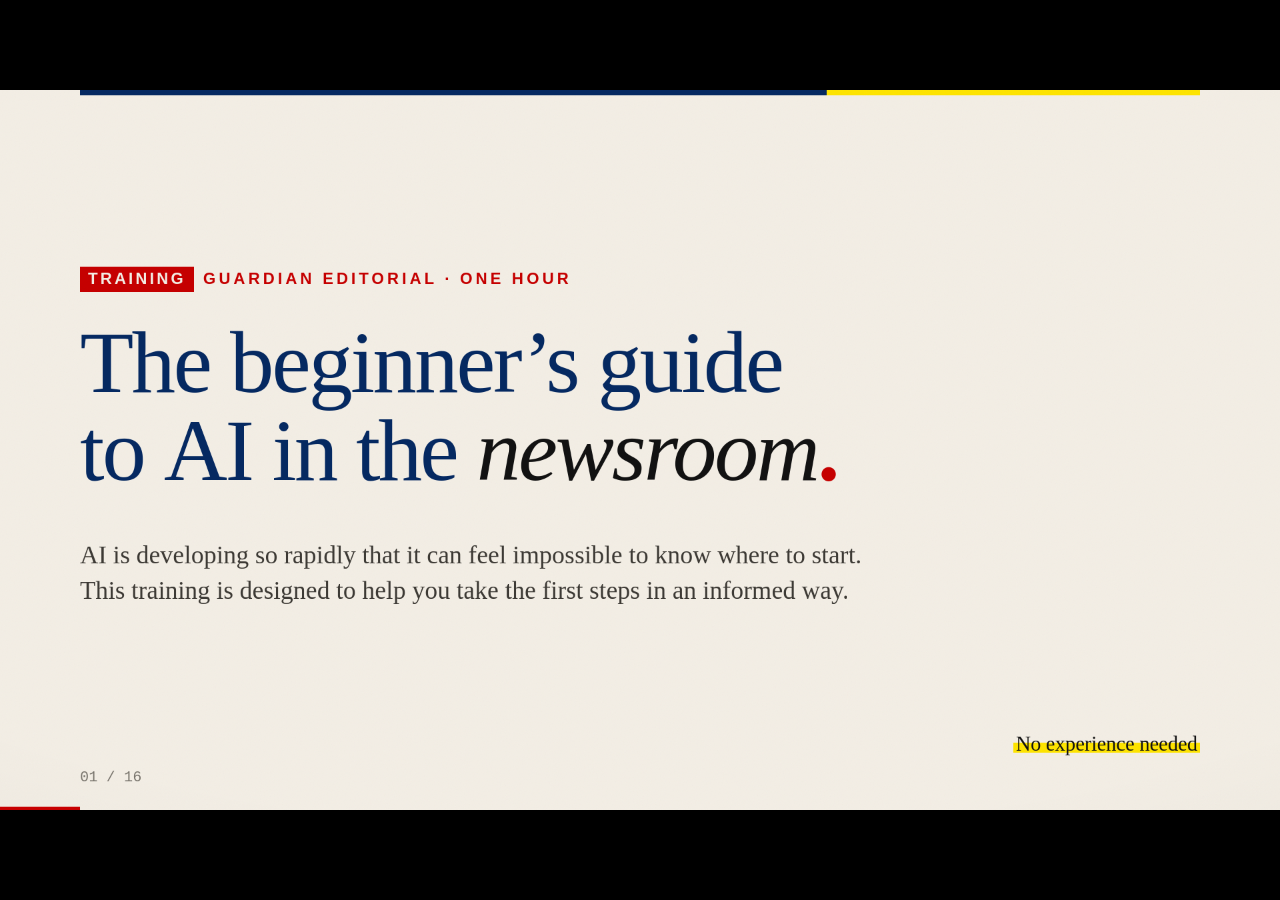
==== commit 90ec524a: "Rework the deck cover: lower case, smaller title, new standfirst Co-Authored-By: Claude Opus 5.5 <no" ====
--- a/deck/index.html
+++ b/deck/index.html
@@ -1,7 +1,7 @@
 <!DOCTYPE html><html lang="en-GB"><head>
 <meta charset="UTF-8">
 <meta name="viewport" content="width=device-width, initial-scale=1">
-<title>The Beginner's guide to AI in the newsroom</title>
+<title>The beginner's guide to AI in the newsroom</title>
 <link rel="preconnect" href="https://assets.guim.co.uk" crossorigin>
 <link rel="stylesheet" href="styles.css">
 </head>
@@ -25,23 +25,23 @@
   <!-- ============================================================
        01 — Cover
        ============================================================ -->
-  <section class="slide cover" data-label="Cover">
-    <div class="rule-band"></div>
-
-    <div>
-      <p class="kicker" data-fx="rise" style="--d:80ms"><span class="group-tag">Training</span>AI in the newsroom · One hour</p>
-      <h1 class="wordmark" data-split data-split-base="300" data-split-step="60">The Beginner's guide<br>to AI in the <em>newsroom<span class="q-mark">.</span></em></h1>
+  <section class="slide cover cover--long" data-label="Cover">
+    <div class="rule-band"></div>
+
+    <div class="cover-head">
+      <p class="kicker" data-fx="rise" style="--d:80ms"><span class="group-tag">Training</span>Guardian editorial · One hour</p>
+      <h1 class="wordmark" data-split data-split-base="300" data-split-step="60">The beginner’s guide<br>to AI in the <em>newsroom<span class="q-mark">.</span></em></h1>
+      <p class="cover-framing" data-fx="rise" style="--d:900ms">AI is developing so rapidly that it can feel impossible to know where to start. This training is designed to help you take the first steps in an informed way.</p>
     </div>
 
     <div class="cover-meta-row">
-      <p class="cover-framing" data-fx="rise" style="--d:900ms">An hour on the AI tools the Guardian already gives you: which ones you can use, how to search with them, and how to get answers from your own documents. Bring a question you would normally Google.</p>
       <div class="cover-stat-block" data-fx="rise" style="--d:1020ms">
         <p class="cover-note-wrap"><span class="cover-note">No experience needed</span></p>
       </div>
     </div>
 
     <div class="slide-foot">
-      <span class="wm">The Beginner's guide to AI in the newsroom</span>
+      <span class="wm">The beginner's guide to AI in the newsroom</span>
       <span class="num">01 / NN</span>
     </div>
   </section>
@@ -83,7 +83,7 @@
     </div>
 
     <div class="slide-foot">
-      <span class="wm">The Beginner's guide to AI in the newsroom</span>
+      <span class="wm">The beginner's guide to AI in the newsroom</span>
       <span class="num">02 / NN</span>
     </div>
   </section>
@@ -100,7 +100,7 @@
     <p class="section-dek" data-fx="rise" style="--d:780ms">The Guardian already pays for these, and your work stays inside its agreements. That is not true of the free tools on your phone.</p>
 
     <div class="slide-foot">
-      <span class="wm">The Beginner's guide to AI in the newsroom</span>
+      <span class="wm">The beginner's guide to AI in the newsroom</span>
       <span class="num">03 / NN</span>
     </div>
   </section>
@@ -136,7 +136,7 @@
     </div>
 
     <div class="slide-foot">
-      <span class="wm">The Beginner's guide to AI in the newsroom</span>
+      <span class="wm">The beginner's guide to AI in the newsroom</span>
       <span class="num">04 / NN</span>
     </div>
   </section>
@@ -168,7 +168,7 @@
     </div>
 
     <div class="slide-foot">
-      <span class="wm">The Beginner's guide to AI in the newsroom</span>
+      <span class="wm">The beginner's guide to AI in the newsroom</span>
       <span class="num">05 / NN</span>
     </div>
   </section>
@@ -216,7 +216,7 @@
     </div>
 
     <div class="slide-foot">
-      <span class="wm">The Beginner's guide to AI in the newsroom</span>
+      <span class="wm">The beginner's guide to AI in the newsroom</span>
       <span class="num">06 / NN</span>
     </div>
   </section>
@@ -233,7 +233,7 @@
     <p class="section-dek" data-fx="rise" style="--d:780ms">Four ways to ask a question. Which one you pick depends on what you start with: a question, a web page or a video.</p>
 
     <div class="slide-foot">
-      <span class="wm">The Beginner's guide to AI in the newsroom</span>
+      <span class="wm">The beginner's guide to AI in the newsroom</span>
       <span class="num">07 / NN</span>
     </div>
   </section>
@@ -281,7 +281,7 @@
     </div>
 
     <div class="slide-foot">
-      <span class="wm">The Beginner's guide to AI in the newsroom</span>
+      <span class="wm">The beginner's guide to AI in the newsroom</span>
       <span class="num">08 / NN</span>
     </div>
   </section>
@@ -315,7 +315,7 @@
     </div>
 
     <div class="slide-foot">
-      <span class="wm">The Beginner's guide to AI in the newsroom</span>
+      <span class="wm">The beginner's guide to AI in the newsroom</span>
       <span class="num">09 / NN</span>
     </div>
   </section>
@@ -372,7 +372,7 @@
     </div>
 
     <div class="slide-foot">
-      <span class="wm">The Beginner's guide to AI in the newsroom</span>
+      <span class="wm">The beginner's guide to AI in the newsroom</span>
       <span class="num">10 / NN</span>
     </div>
   </section>
@@ -411,7 +411,7 @@
     </div>
 
     <div class="slide-foot">
-      <span class="wm">The Beginner's guide to AI in the newsroom</span>
+      <span class="wm">The beginner's guide to AI in the newsroom</span>
       <span class="num">11 / NN</span>
     </div>
   </section>
@@ -452,7 +452,7 @@
     </div>
 
     <div class="slide-foot">
-      <span class="wm">The Beginner's guide to AI in the newsroom</span>
+      <span class="wm">The beginner's guide to AI in the newsroom</span>
       <span class="num">12 / NN</span>
     </div>
   </section>
@@ -490,7 +490,7 @@
     </div>
 
     <div class="slide-foot">
-      <span class="wm">The Beginner's guide to AI in the newsroom</span>
+      <span class="wm">The beginner's guide to AI in the newsroom</span>
       <span class="num">13 / NN</span>
     </div>
   </section>
@@ -506,7 +506,7 @@
     <p class="research-sub" data-fx="rise" style="--d:1300ms">Quotes against the recording · figures against the document · everything else against the page it came from</p>
 
     <div class="slide-foot">
-      <span class="wm">The Beginner's guide to AI in the newsroom</span>
+      <span class="wm">The beginner's guide to AI in the newsroom</span>
       <span class="num">14 / NN</span>
     </div>
   </section>
@@ -523,7 +523,7 @@
     <p class="section-dek" data-fx="rise" style="--d:780ms">Answers that come only from the documents you give it, with the page for every one.</p>
 
     <div class="slide-foot">
-      <span class="wm">The Beginner's guide to AI in the newsroom</span>
+      <span class="wm">The beginner's guide to AI in the newsroom</span>
       <span class="num">15 / NN</span>
     </div>
   </section>
@@ -539,7 +539,7 @@
     <p class="research-sub" data-fx="rise" style="--d:900ms">Every prompt in this deck copies when you click it. Take them with you.</p>
 
     <div class="slide-foot">
-      <span class="wm">The Beginner's guide to AI in the newsroom</span>
+      <span class="wm">The beginner's guide to AI in the newsroom</span>
       <span class="num">16 / NN</span>
     </div>
   </section>
--- a/deck/styles.css
+++ b/deck/styles.css
@@ -4228,3 +4228,17 @@
   margin: 4px 0 0;
 }
 @media (max-width: 1024px) { .have-pic { box-shadow: none !important; } }
+
+
+/* ----------------------------------------------------------------
+   Beginner's guide · Long cover. The kit's wordmark is sized for a
+   two-word title; this one runs to seven words over two lines, so it
+   comes down in size and the framing sits directly under it, larger,
+   rather than stranded at the foot of the slide.
+   ---------------------------------------------------------------- */
+.cover--long .wordmark { font-size: 132px; line-height: 1; letter-spacing: -0.025em; }
+.cover--long .cover-head .kicker { margin-bottom: 40px; }
+.cover--long .cover-framing { font-size: 38px; line-height: 1.4; max-width: 1180px; margin-top: 64px; color: var(--ink-soft); }
+.cover--long .cover-meta-row { grid-template-columns: 1fr; }
+.cover--long .cover-head { flex: 1; display: flex; flex-direction: column; justify-content: center; padding-bottom: 40px; }
+.cover--long .cover-head .wordmark { margin: 0; }
